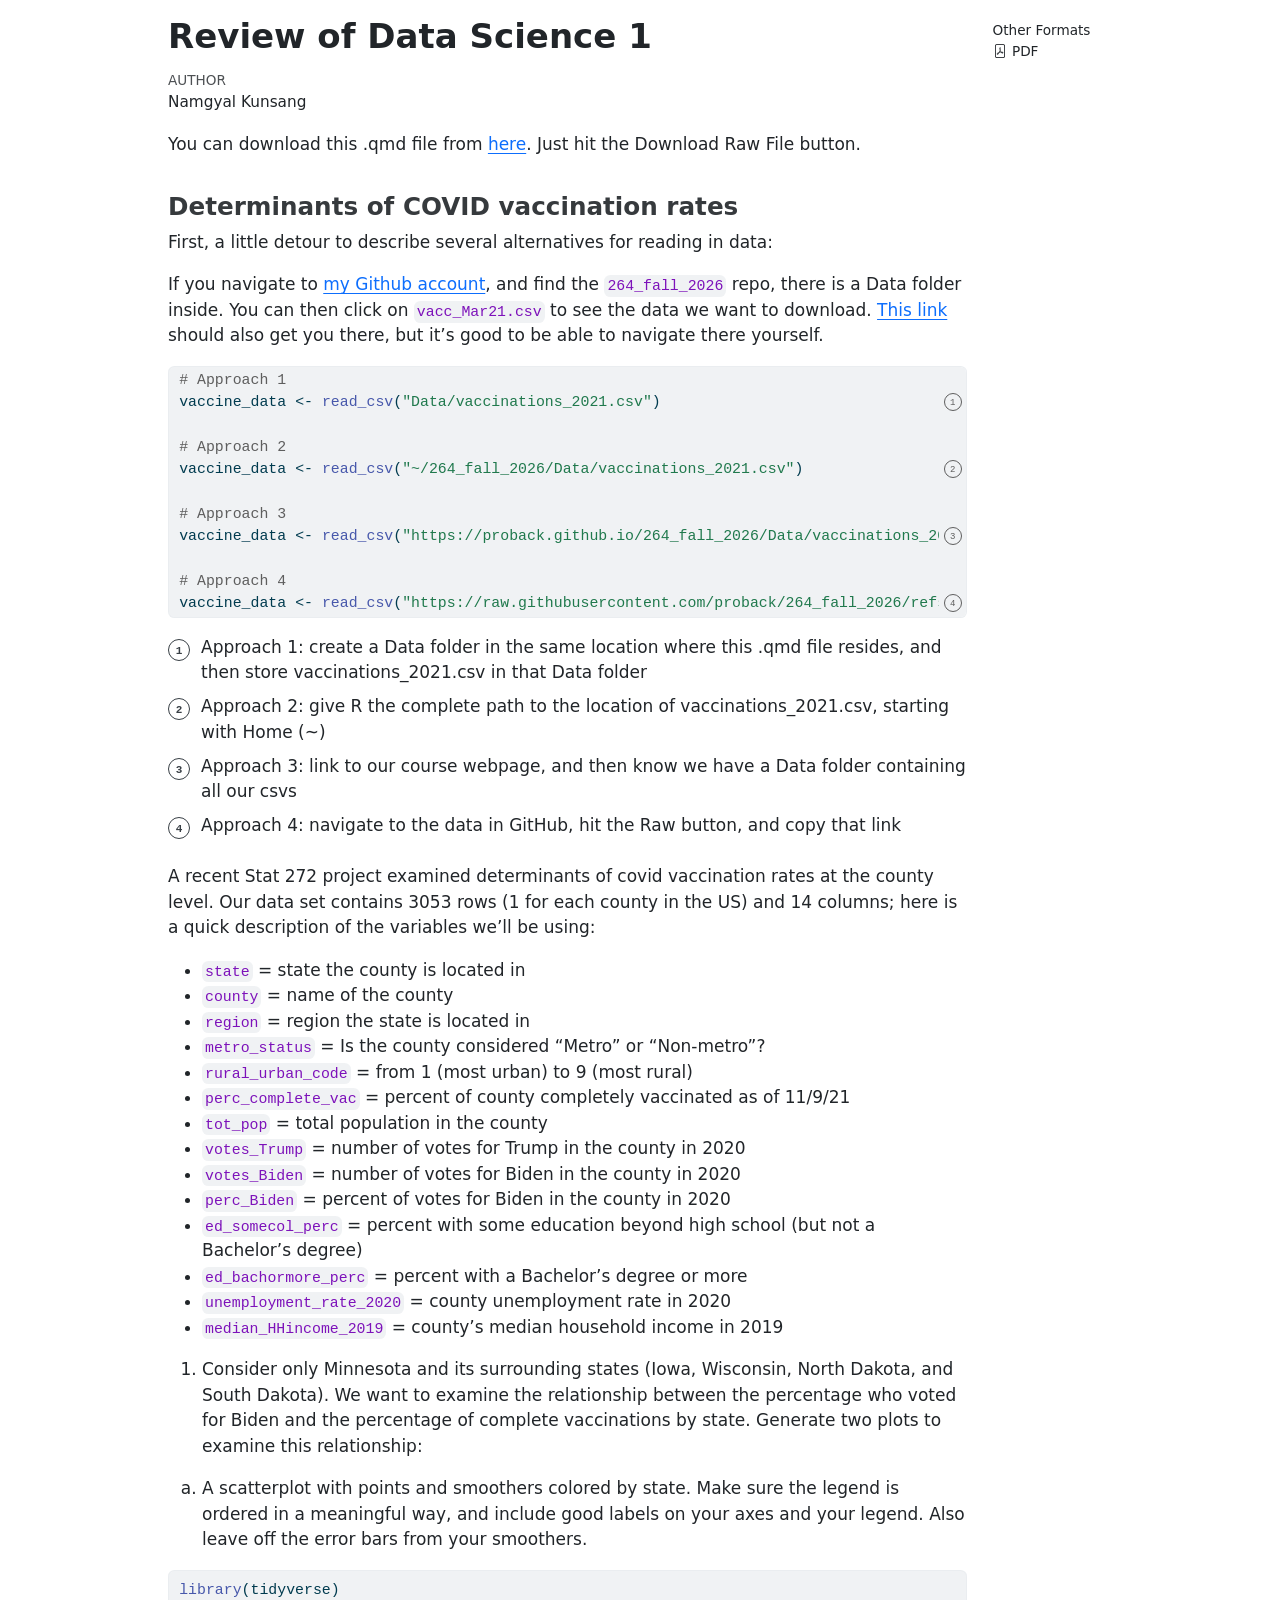
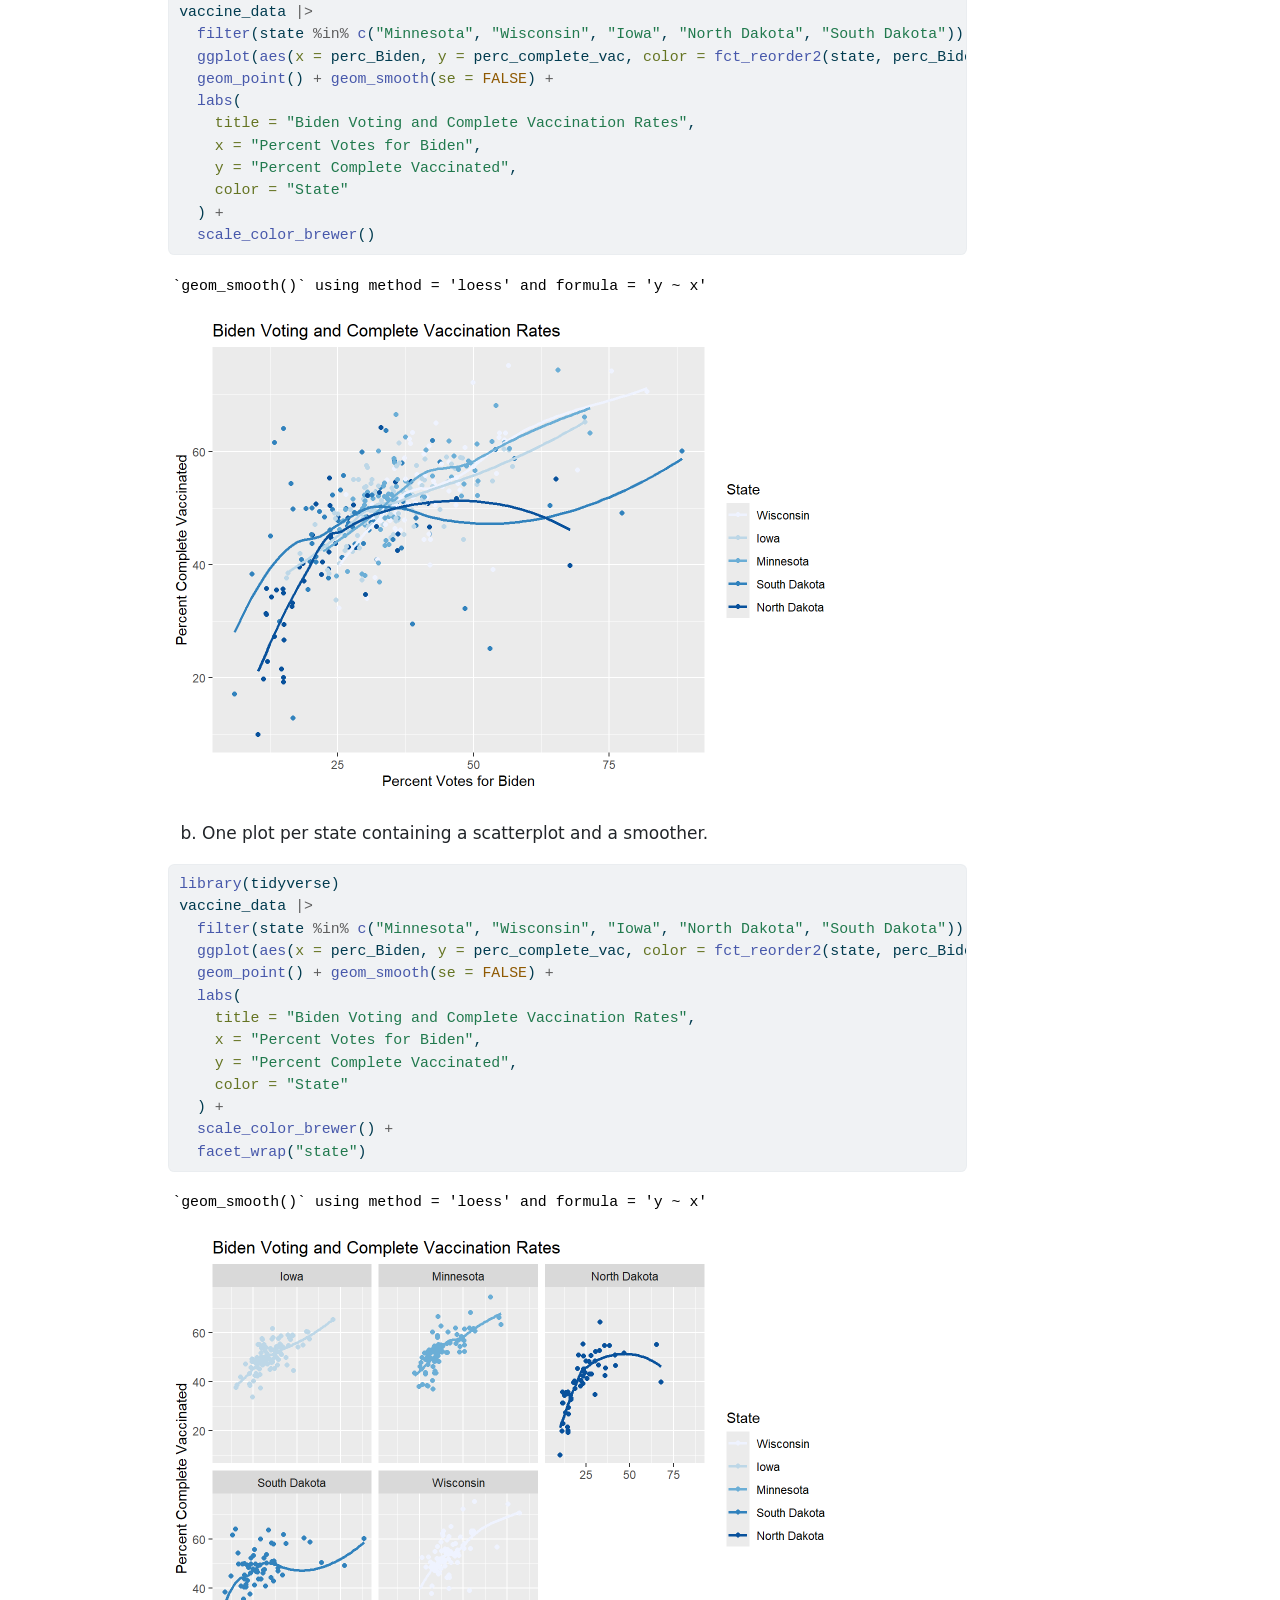
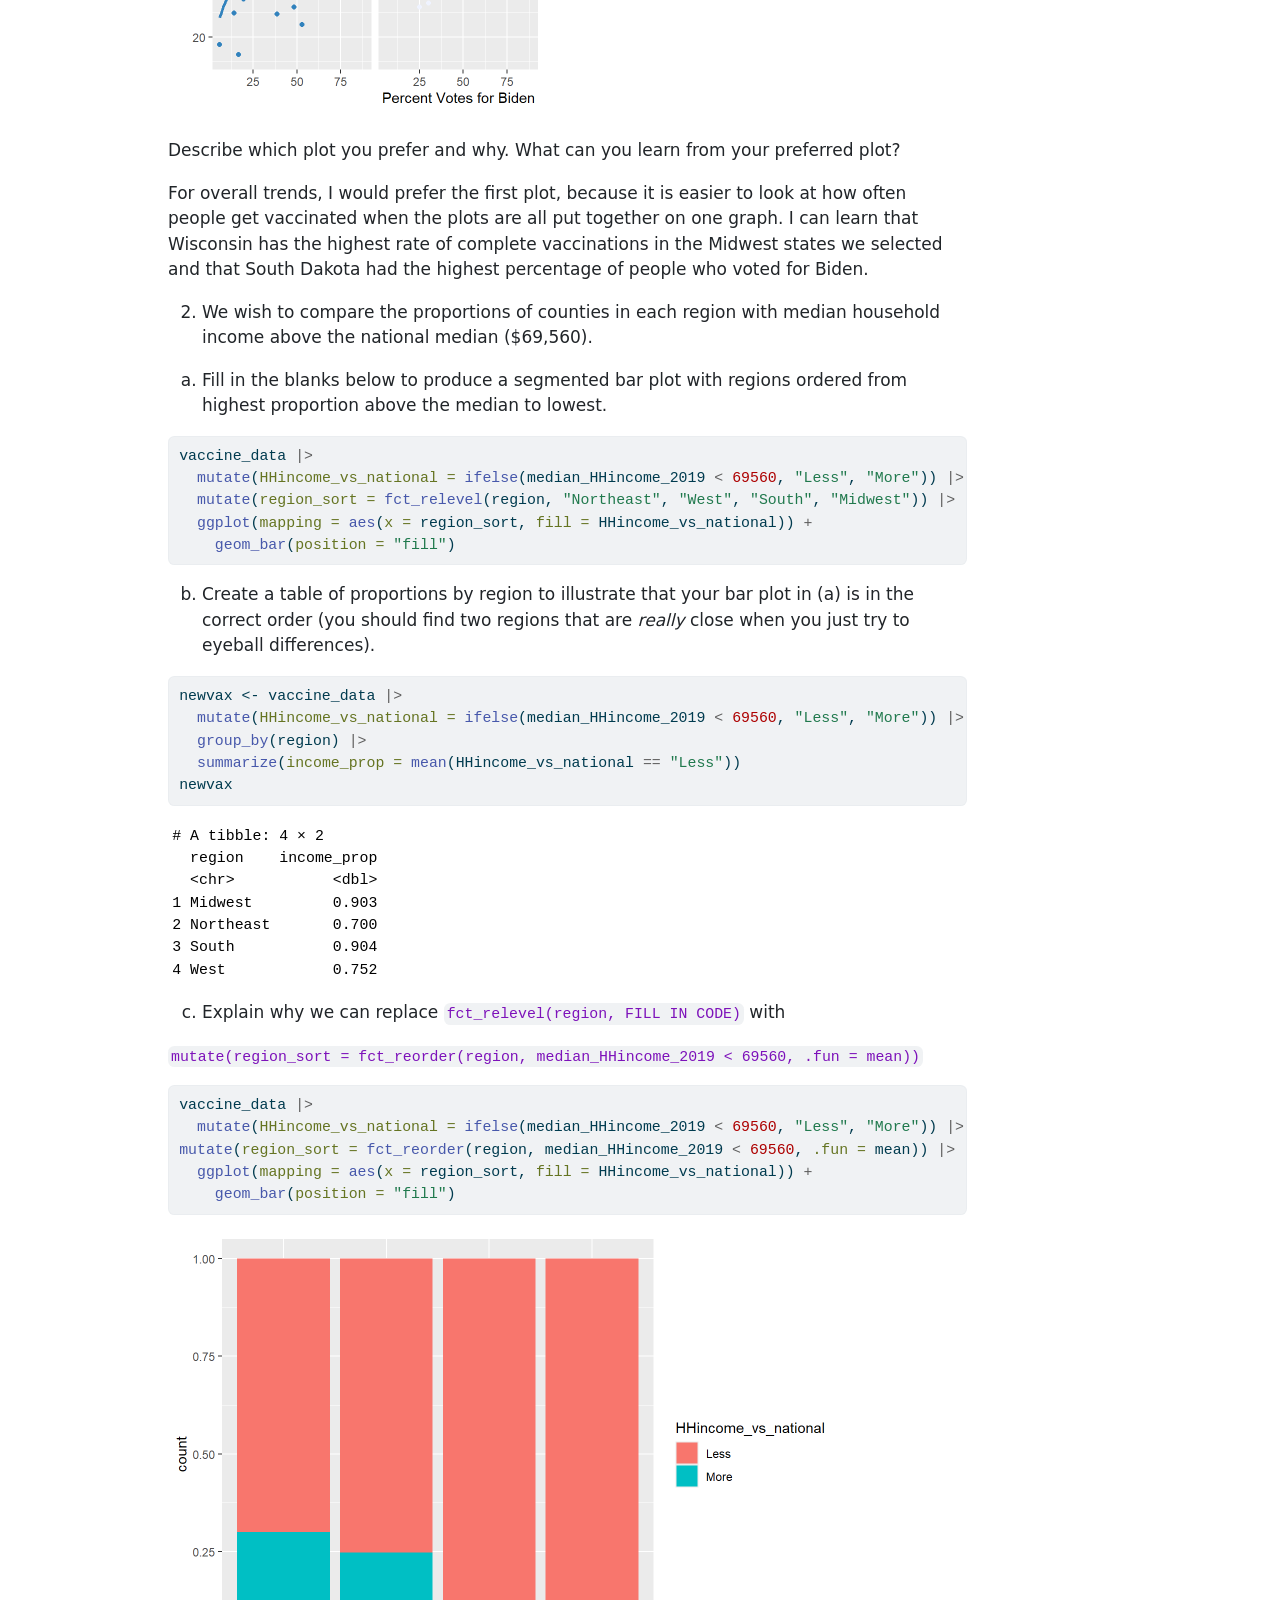
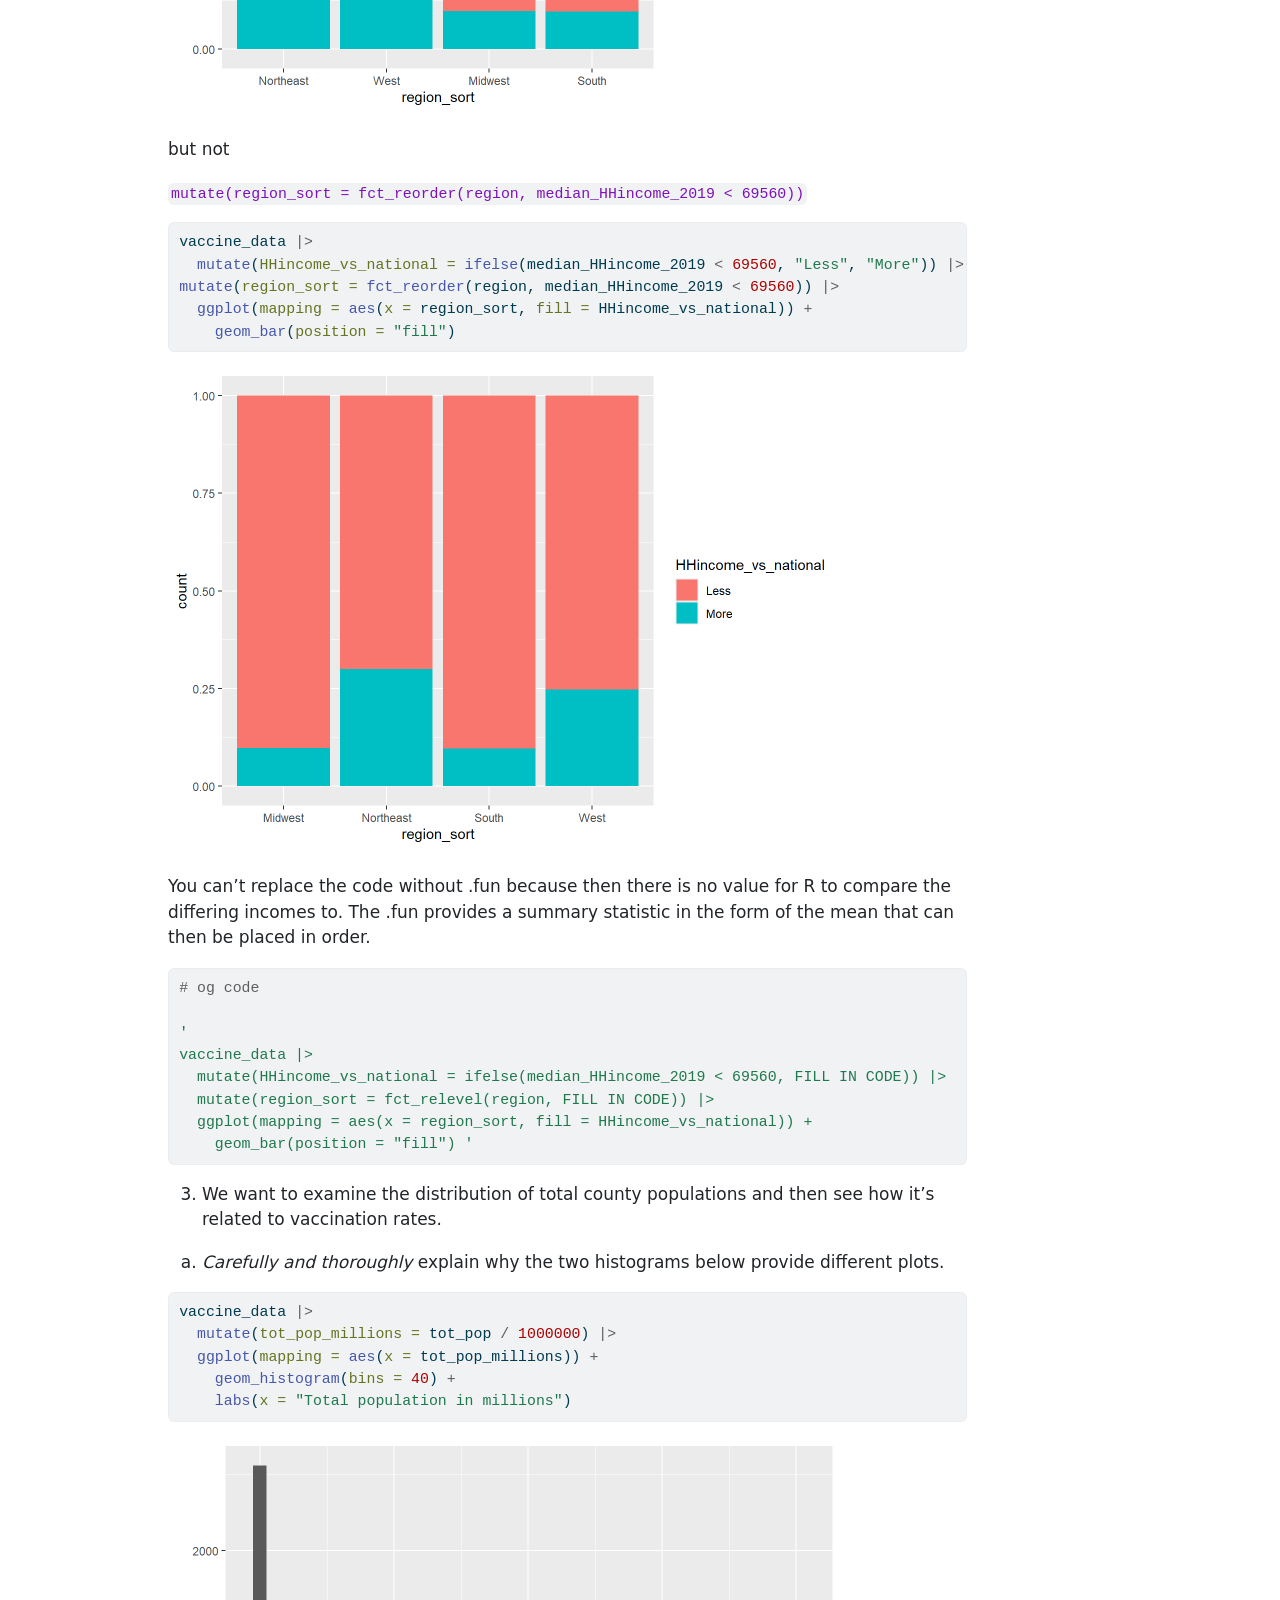
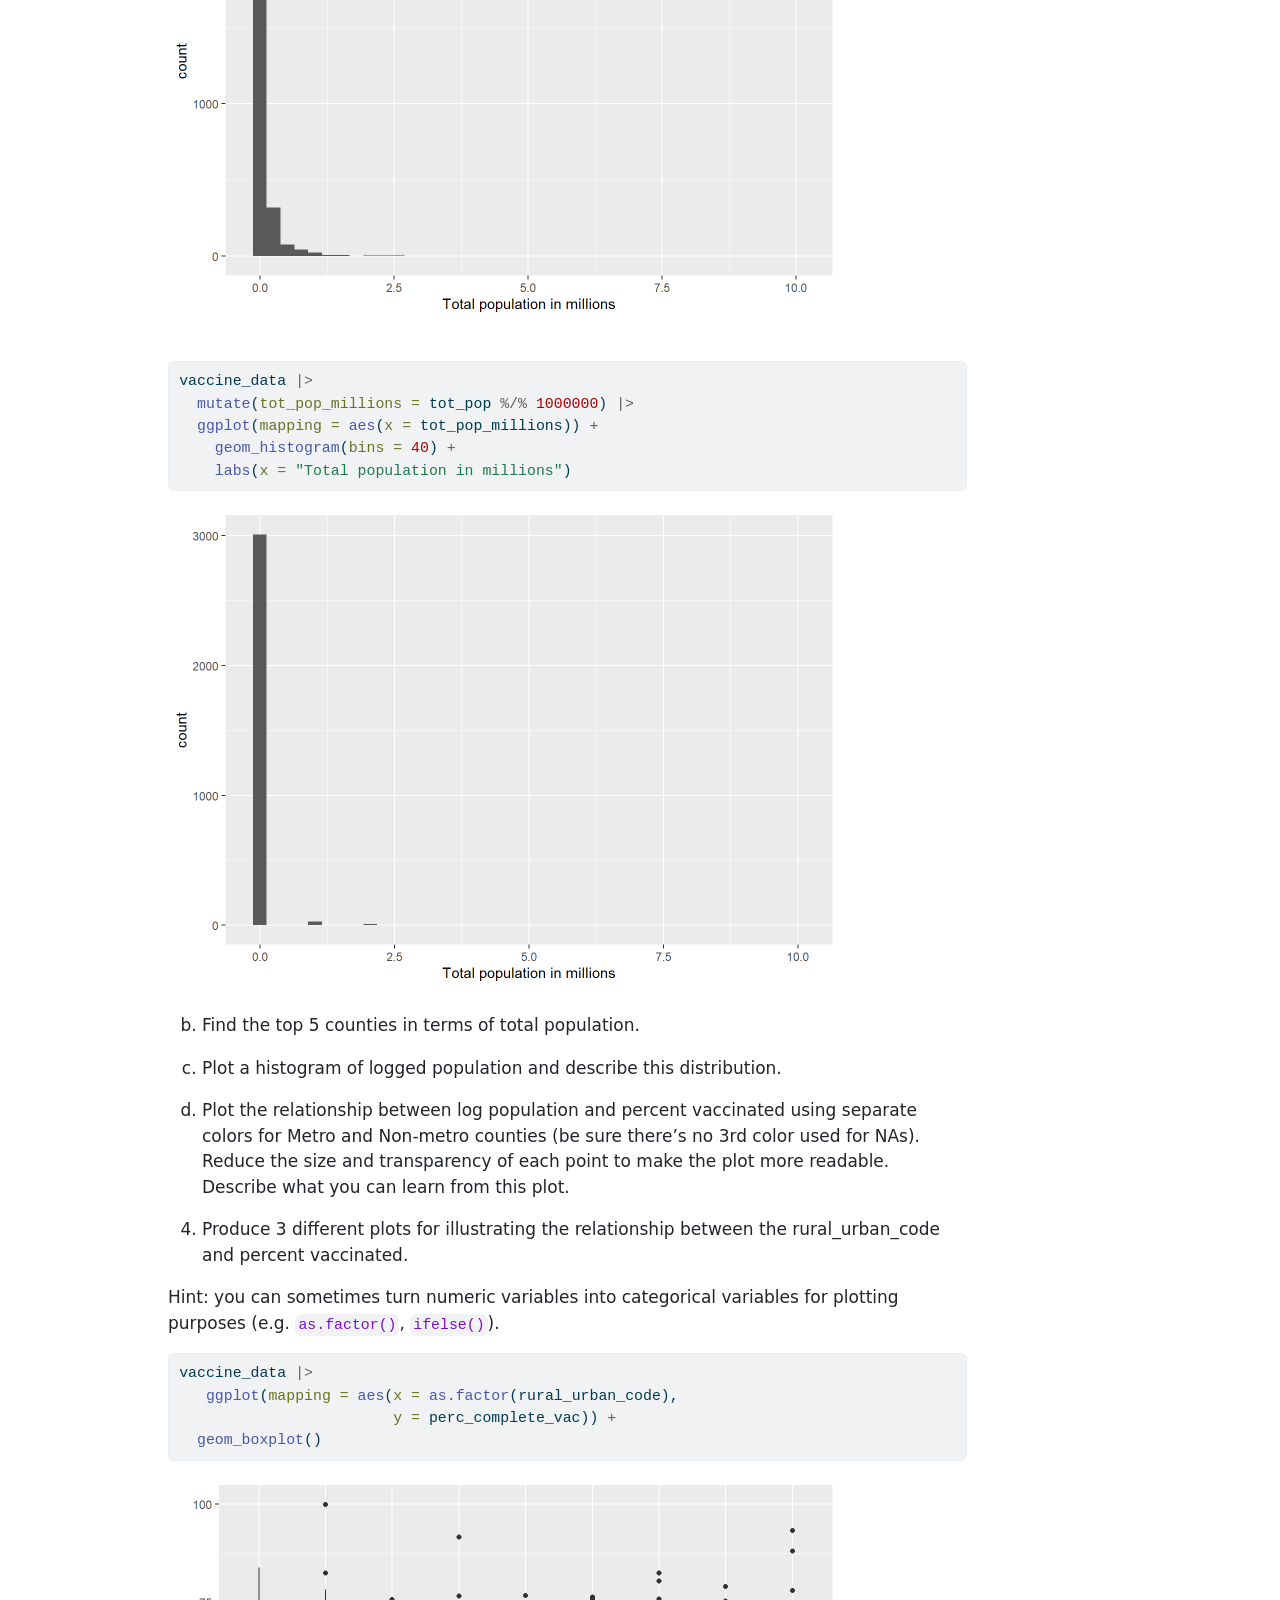
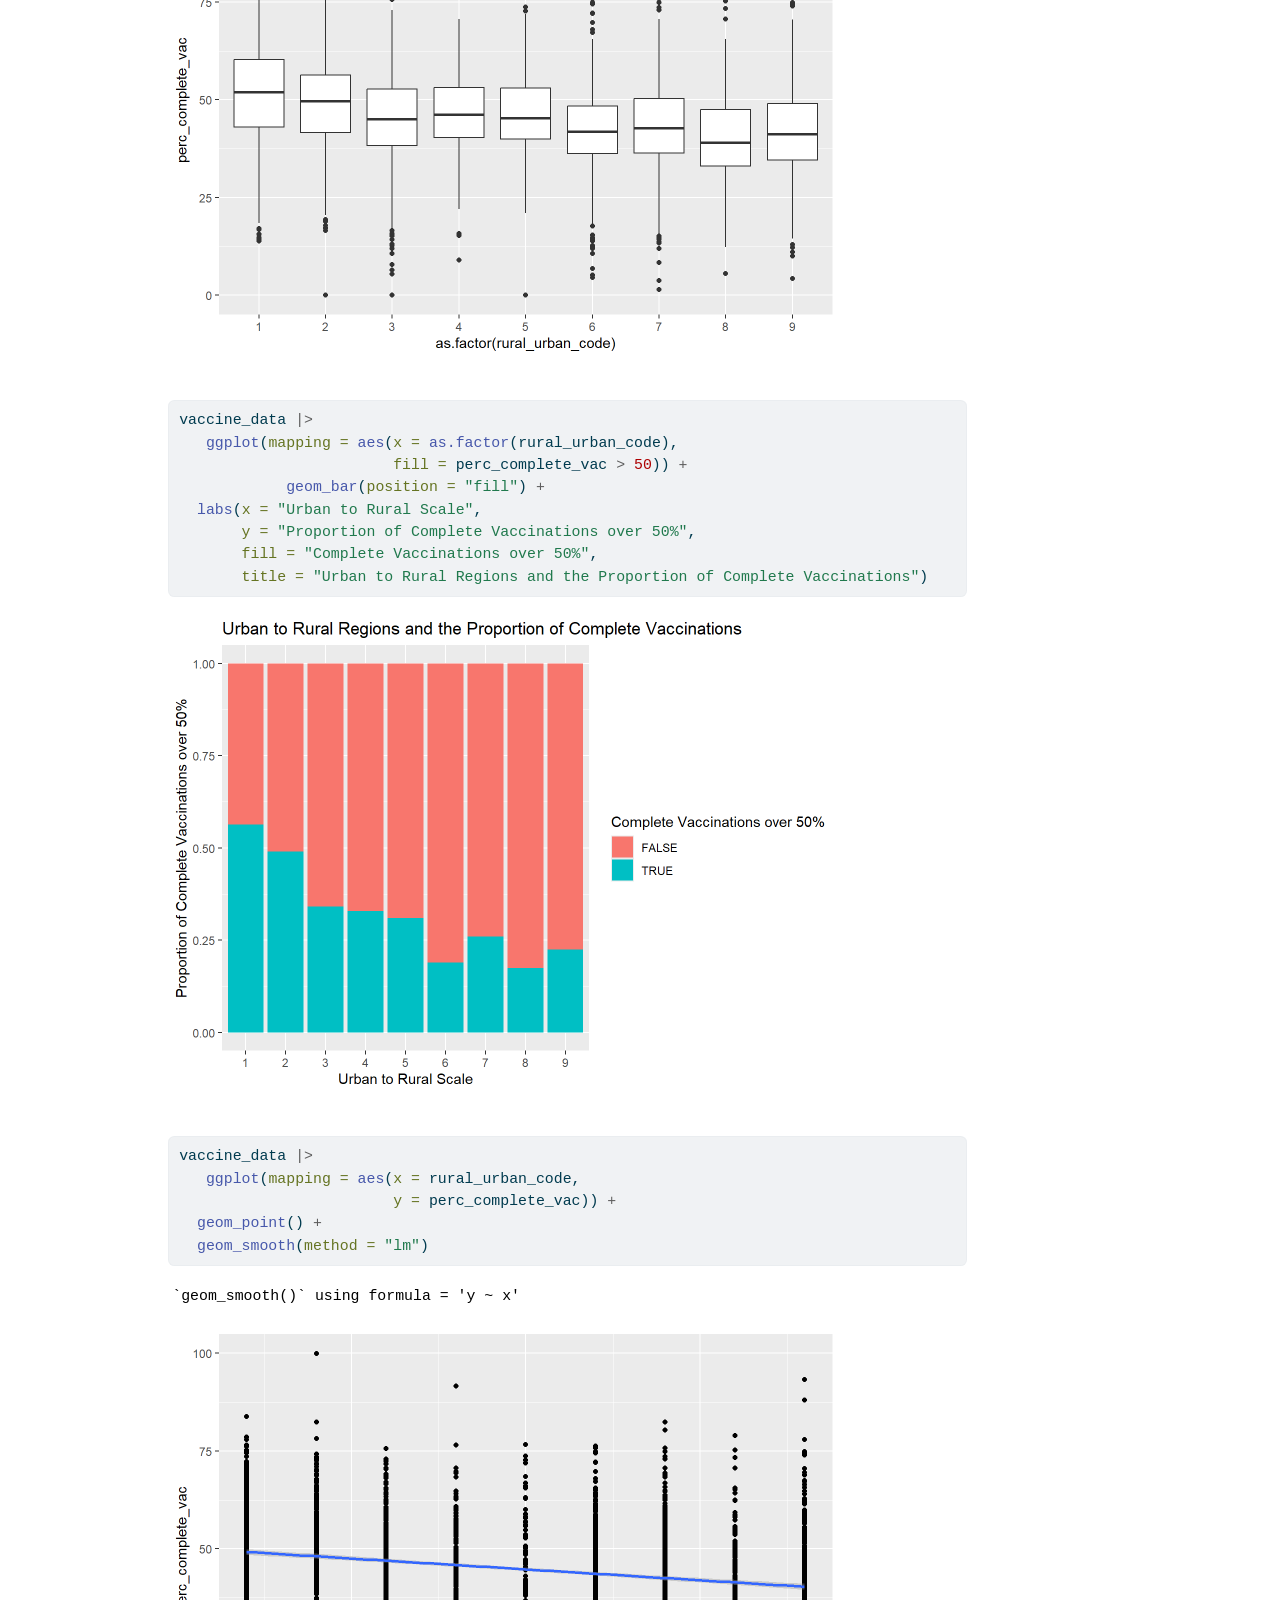
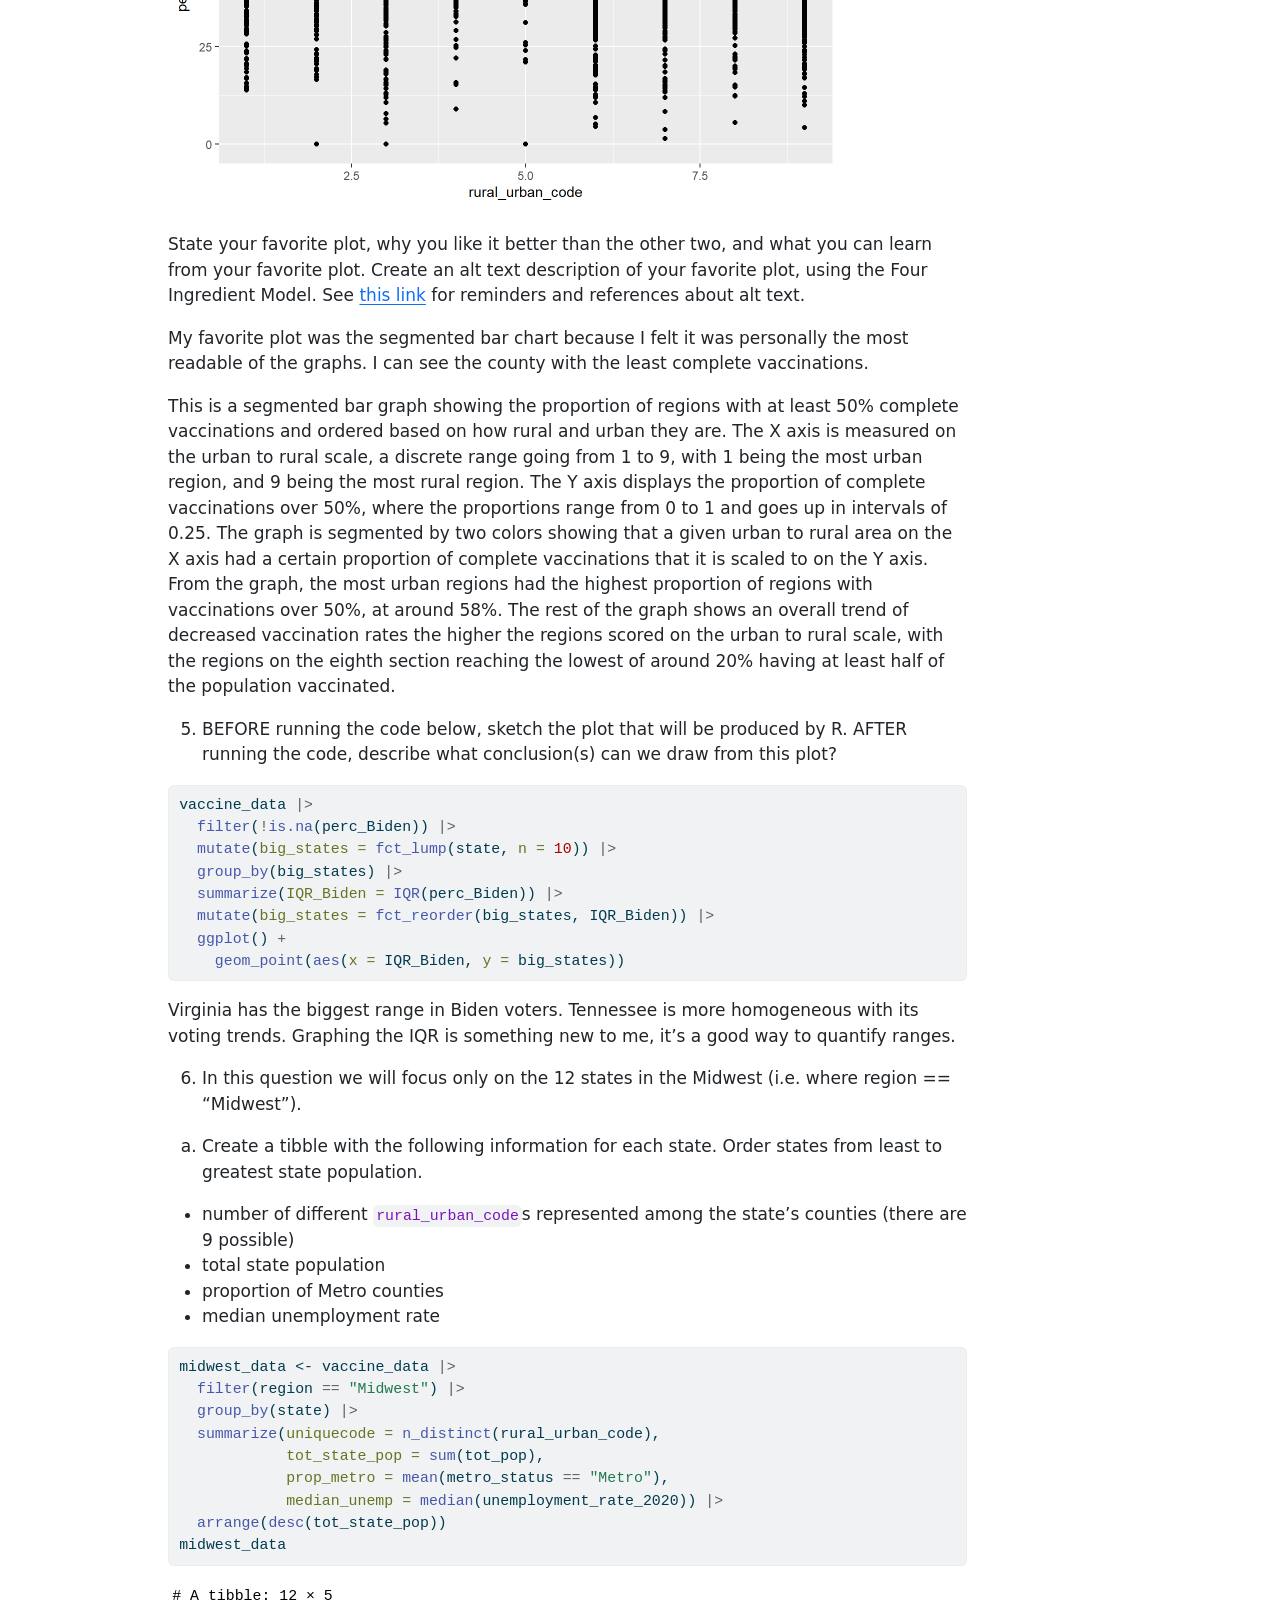
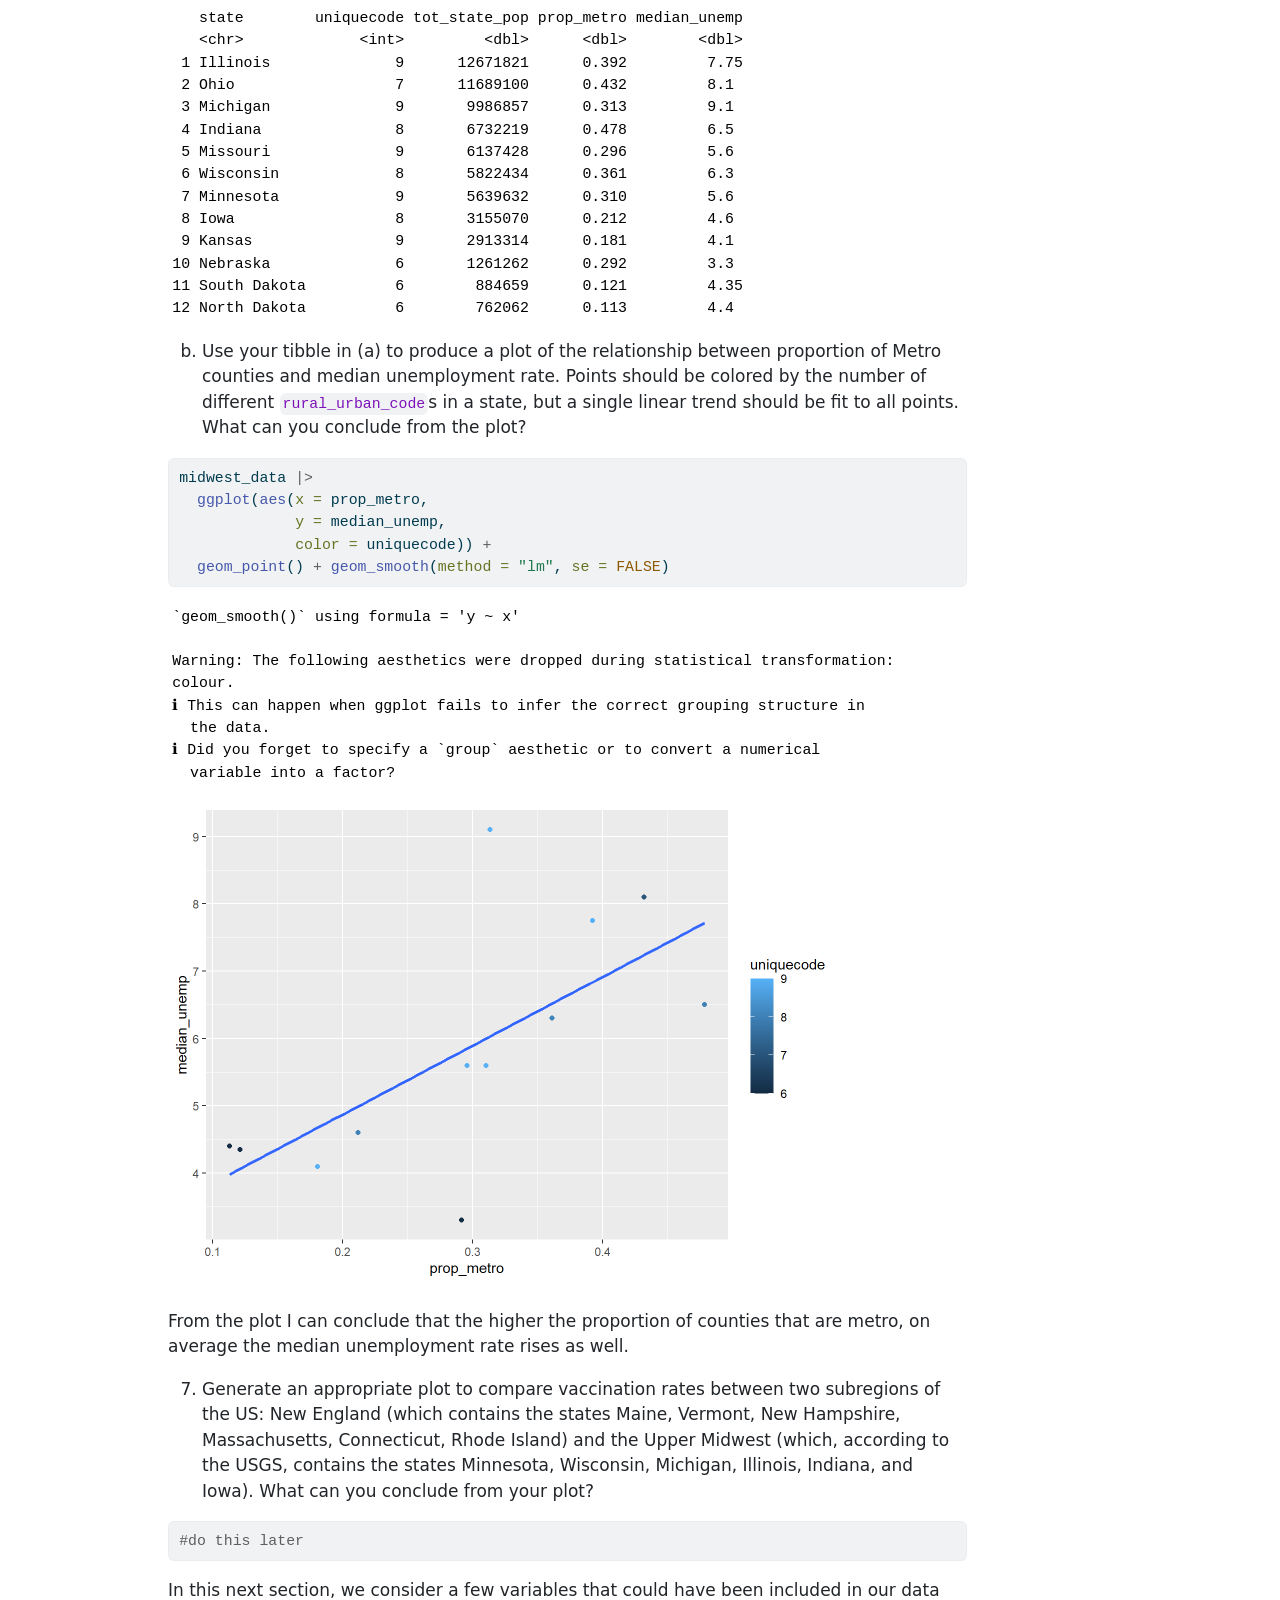
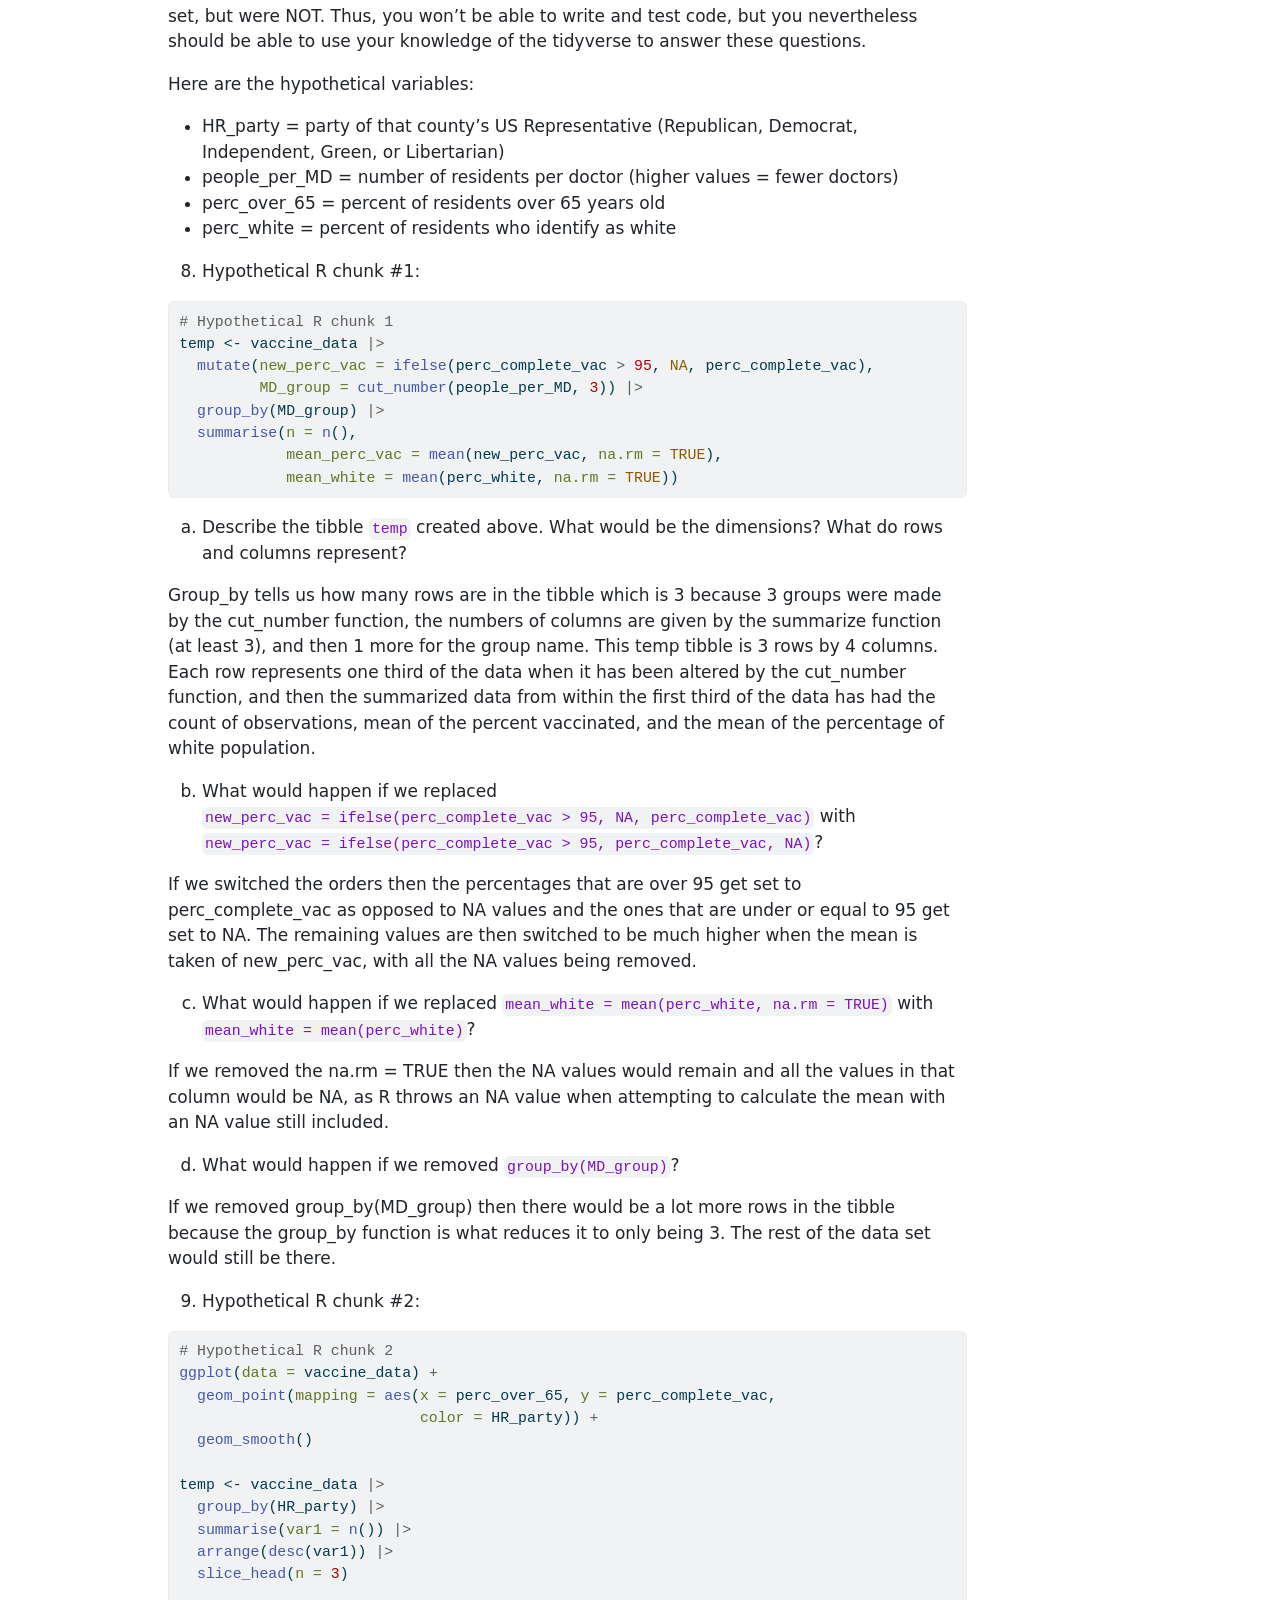
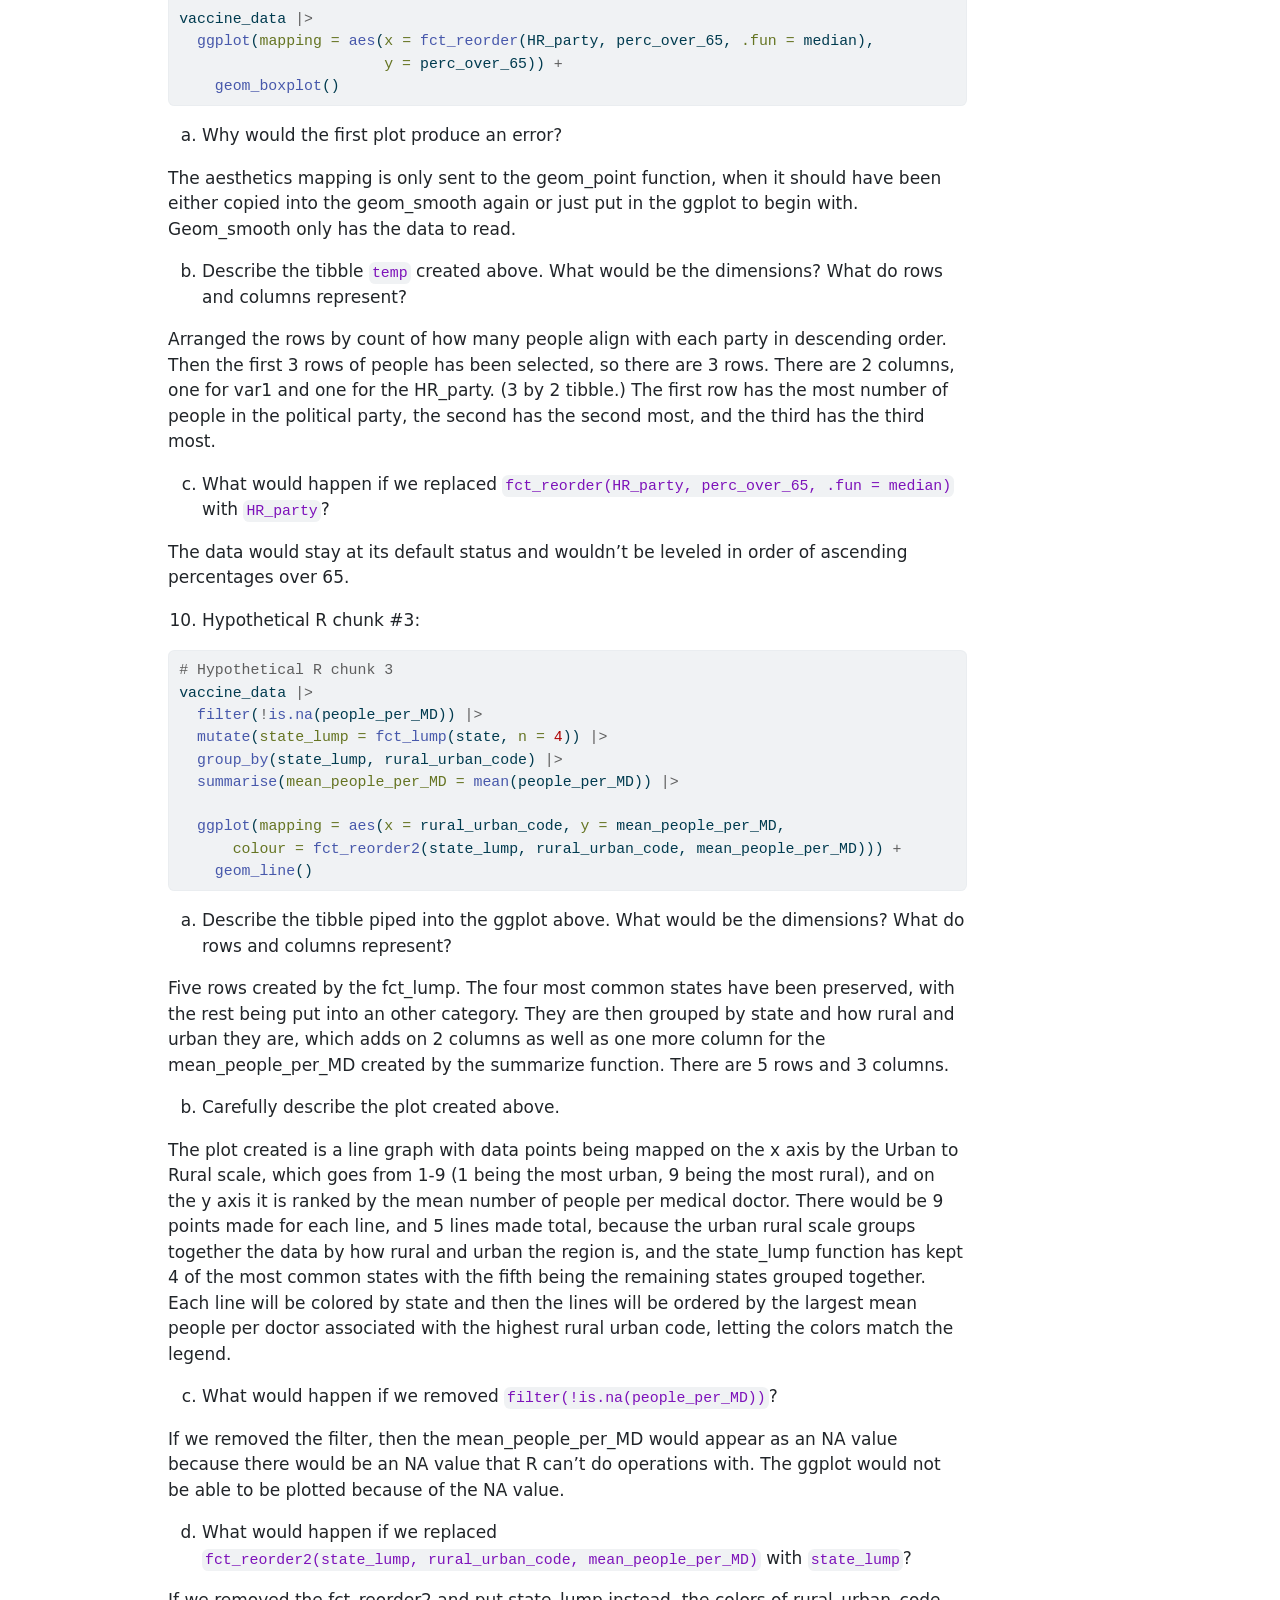
==== 01_review164_kunsang.html @ 2ae60318 "PDF attempt 1" ====
<!DOCTYPE html>
<html xmlns="http://www.w3.org/1999/xhtml" lang="en" xml:lang="en"><head>

<meta charset="utf-8">
<meta name="generator" content="quarto-1.9.38">

<meta name="viewport" content="width=device-width, initial-scale=1.0, user-scalable=yes">

<meta name="author" content="Namgyal Kunsang">

<title>Review of Data Science 1</title>
<style>
/* Default styles provided by pandoc.
** See https://pandoc.org/MANUAL.html#variables-for-html for config info.
*/
code{white-space: pre-wrap;}
span.smallcaps{font-variant: small-caps;}
div.columns{display: flex; gap: min(4vw, 1.5em);}
div.column{flex: auto; overflow-x: auto;}
div.hanging-indent{margin-left: 1.5em; text-indent: -1.5em;}
ul.task-list{list-style: none;}
ul.task-list li input[type="checkbox"] {
  width: 0.8em;
  margin: 0 0.8em 0.2em -1em; /* quarto-specific, see https://github.com/quarto-dev/quarto-cli/issues/4556 */ 
  vertical-align: middle;
}
/* CSS for syntax highlighting */
html { -webkit-text-size-adjust: 100%; }
pre > code.sourceCode { white-space: pre; position: relative; }
pre > code.sourceCode > span { display: inline-block; line-height: 1.25; }
pre > code.sourceCode > span:empty { height: 1.2em; }
.sourceCode { overflow: visible; }
code.sourceCode > span { color: inherit; text-decoration: inherit; }
div.sourceCode { margin: 1em 0; }
pre.sourceCode { margin: 0; }
@media screen {
div.sourceCode { overflow: auto; }
}
@media print {
pre > code.sourceCode { white-space: pre-wrap; }
pre > code.sourceCode > span { text-indent: -5em; padding-left: 5em; }
}
pre.numberSource code
  { counter-reset: source-line 0; }
pre.numberSource code > span
  { position: relative; left: -4em; counter-increment: source-line; }
pre.numberSource code > span > a:first-child::before
  { content: counter(source-line);
    position: relative; left: -1em; text-align: right; vertical-align: baseline;
    border: none; display: inline-block;
    -webkit-touch-callout: none; -webkit-user-select: none;
    -khtml-user-select: none; -moz-user-select: none;
    -ms-user-select: none; user-select: none;
    padding: 0 4px; width: 4em;
  }
pre.numberSource { margin-left: 3em;  padding-left: 4px; }
div.sourceCode
  {   }
@media screen {
pre > code.sourceCode > span > a:first-child::before { text-decoration: underline; }
}
</style>


<script src="01_review164_kunsang_files/libs/clipboard/clipboard.min.js"></script>
<script src="01_review164_kunsang_files/libs/quarto-html/quarto.js" type="module"></script>
<script src="01_review164_kunsang_files/libs/quarto-html/tabsets/tabsets.js" type="module"></script>
<script src="01_review164_kunsang_files/libs/quarto-html/popper.min.js"></script>
<script src="01_review164_kunsang_files/libs/quarto-html/tippy.umd.min.js"></script>
<script src="01_review164_kunsang_files/libs/quarto-html/anchor.min.js"></script>
<link href="01_review164_kunsang_files/libs/quarto-html/tippy.css" rel="stylesheet">
<link href="01_review164_kunsang_files/libs/quarto-html/quarto-syntax-highlighting-15634bcf2e68342d4ad2dfa704d543f6.css" rel="stylesheet" id="quarto-text-highlighting-styles">
<script src="01_review164_kunsang_files/libs/bootstrap/bootstrap.min.js"></script>
<link href="01_review164_kunsang_files/libs/bootstrap/bootstrap-icons.css" rel="stylesheet">
<link href="01_review164_kunsang_files/libs/bootstrap/bootstrap-efbb37e9afcc02144ebbc7afd12a776f.min.css" rel="stylesheet" append-hash="true" id="quarto-bootstrap" data-mode="light">


</head>

<body class="quarto-light">

<div id="quarto-content" class="page-columns page-rows-contents page-layout-article">
<div id="quarto-margin-sidebar" class="sidebar margin-sidebar">
<div class="quarto-alternate-formats"><h2>Other Formats</h2><ul><li><a href="01_review164_kunsang.pdf"><i class="bi bi-file-pdf"></i>PDF</a></li></ul></div></div>
<main class="content" id="quarto-document-content">

<header id="title-block-header" class="quarto-title-block default">
<div class="quarto-title">
<h1 class="title">Review of Data Science 1</h1>
</div>



<div class="quarto-title-meta">

    <div>
    <div class="quarto-title-meta-heading">Author</div>
    <div class="quarto-title-meta-contents">
             <p>Namgyal Kunsang </p>
          </div>
  </div>
    
  
    
  </div>
  


</header>


<p>You can download this .qmd file from <a href="https://github.com/proback/264_fall_2026/blob/main/01_review164.qmd">here</a>. Just hit the Download Raw File button.</p>
<section id="determinants-of-covid-vaccination-rates" class="level3">
<h3 class="anchored" data-anchor-id="determinants-of-covid-vaccination-rates">Determinants of COVID vaccination rates</h3>
<p>First, a little detour to describe several alternatives for reading in data:</p>
<p>If you navigate to <a href="https://github.com/proback">my Github account</a>, and find the <code>264_fall_2026</code> repo, there is a Data folder inside. You can then click on <code>vacc_Mar21.csv</code> to see the data we want to download. <a href="https://github.com/proback/264_fall_2026/blob/main/Data/vaccinations_2021.csv">This link</a> should also get you there, but it’s good to be able to navigate there yourself.</p>
<div class="cell">
<div class="code-copy-outer-scaffold"><div class="sourceCode cell-code" id="annotated-cell-1"><pre class="sourceCode r code-annotation-code code-with-copy code-annotated"><code class="sourceCode r"><span id="annotated-cell-1-1"><a href="#annotated-cell-1-1" aria-hidden="true" tabindex="-1"></a><span class="co"># Approach 1</span></span>
<a class="code-annotation-anchor" data-target-cell="annotated-cell-1" data-target-annotation="1" onclick="event.preventDefault();" href="">1</a><span id="annotated-cell-1-2" class="code-annotation-target"><a href="#annotated-cell-1-2" aria-hidden="true" tabindex="-1"></a>vaccine_data <span class="ot">&lt;-</span> <span class="fu">read_csv</span>(<span class="st">"Data/vaccinations_2021.csv"</span>)</span>
<span id="annotated-cell-1-3"><a href="#annotated-cell-1-3" aria-hidden="true" tabindex="-1"></a></span>
<span id="annotated-cell-1-4"><a href="#annotated-cell-1-4" aria-hidden="true" tabindex="-1"></a><span class="co"># Approach 2</span></span>
<a class="code-annotation-anchor" data-target-cell="annotated-cell-1" data-target-annotation="2" onclick="event.preventDefault();" href="">2</a><span id="annotated-cell-1-5" class="code-annotation-target"><a href="#annotated-cell-1-5" aria-hidden="true" tabindex="-1"></a>vaccine_data <span class="ot">&lt;-</span> <span class="fu">read_csv</span>(<span class="st">"~/264_fall_2026/Data/vaccinations_2021.csv"</span>)</span>
<span id="annotated-cell-1-6"><a href="#annotated-cell-1-6" aria-hidden="true" tabindex="-1"></a></span>
<span id="annotated-cell-1-7"><a href="#annotated-cell-1-7" aria-hidden="true" tabindex="-1"></a><span class="co"># Approach 3</span></span>
<a class="code-annotation-anchor" data-target-cell="annotated-cell-1" data-target-annotation="3" onclick="event.preventDefault();" href="">3</a><span id="annotated-cell-1-8" class="code-annotation-target"><a href="#annotated-cell-1-8" aria-hidden="true" tabindex="-1"></a>vaccine_data <span class="ot">&lt;-</span> <span class="fu">read_csv</span>(<span class="st">"https://proback.github.io/264_fall_2026/Data/vaccinations_2021.csv"</span>)</span>
<span id="annotated-cell-1-9"><a href="#annotated-cell-1-9" aria-hidden="true" tabindex="-1"></a></span>
<span id="annotated-cell-1-10"><a href="#annotated-cell-1-10" aria-hidden="true" tabindex="-1"></a><span class="co"># Approach 4</span></span>
<a class="code-annotation-anchor" data-target-cell="annotated-cell-1" data-target-annotation="4" onclick="event.preventDefault();" href="">4</a><span id="annotated-cell-1-11" class="code-annotation-target"><a href="#annotated-cell-1-11" aria-hidden="true" tabindex="-1"></a>vaccine_data <span class="ot">&lt;-</span> <span class="fu">read_csv</span>(<span class="st">"https://raw.githubusercontent.com/proback/264_fall_2026/refs/heads/main/Data/vaccinations_2021.csv"</span>)</span><div class="code-annotation-gutter-bg"></div><div class="code-annotation-gutter"></div></code></pre></div><button title="Copy to Clipboard" class="code-copy-button"><i class="bi"></i></button></div>
<div class="cell-annotation">
<dl class="code-annotation-container-grid">
<dt data-target-cell="annotated-cell-1" data-target-annotation="1">1</dt>
<dd>
<span data-code-cell="annotated-cell-1" data-code-lines="2" data-code-annotation="1">Approach 1: create a Data folder in the same location where this .qmd file resides, and then store vaccinations_2021.csv in that Data folder</span>
</dd>
<dt data-target-cell="annotated-cell-1" data-target-annotation="2">2</dt>
<dd>
<span data-code-cell="annotated-cell-1" data-code-lines="5" data-code-annotation="2">Approach 2: give R the complete path to the location of vaccinations_2021.csv, starting with Home (~)</span>
</dd>
<dt data-target-cell="annotated-cell-1" data-target-annotation="3">3</dt>
<dd>
<span data-code-cell="annotated-cell-1" data-code-lines="8" data-code-annotation="3">Approach 3: link to our course webpage, and then know we have a Data folder containing all our csvs</span>
</dd>
<dt data-target-cell="annotated-cell-1" data-target-annotation="4">4</dt>
<dd>
<span data-code-cell="annotated-cell-1" data-code-lines="11" data-code-annotation="4">Approach 4: navigate to the data in GitHub, hit the Raw button, and copy that link</span>
</dd>
</dl>
</div>
</div>
<p>A recent Stat 272 project examined determinants of covid vaccination rates at the county level. Our data set contains 3053 rows (1 for each county in the US) and 14 columns; here is a quick description of the variables we’ll be using:</p>
<ul>
<li><code>state</code> = state the county is located in</li>
<li><code>county</code> = name of the county</li>
<li><code>region</code> = region the state is located in</li>
<li><code>metro_status</code> = Is the county considered “Metro” or “Non-metro”?</li>
<li><code>rural_urban_code</code> = from 1 (most urban) to 9 (most rural)</li>
<li><code>perc_complete_vac</code> = percent of county completely vaccinated as of 11/9/21</li>
<li><code>tot_pop</code> = total population in the county</li>
<li><code>votes_Trump</code> = number of votes for Trump in the county in 2020</li>
<li><code>votes_Biden</code> = number of votes for Biden in the county in 2020</li>
<li><code>perc_Biden</code> = percent of votes for Biden in the county in 2020</li>
<li><code>ed_somecol_perc</code> = percent with some education beyond high school (but not a Bachelor’s degree)</li>
<li><code>ed_bachormore_perc</code> = percent with a Bachelor’s degree or more</li>
<li><code>unemployment_rate_2020</code> = county unemployment rate in 2020</li>
<li><code>median_HHincome_2019</code> = county’s median household income in 2019</li>
</ul>
<ol type="1">
<li>Consider only Minnesota and its surrounding states (Iowa, Wisconsin, North Dakota, and South Dakota). We want to examine the relationship between the percentage who voted for Biden and the percentage of complete vaccinations by state. Generate two plots to examine this relationship:</li>
</ol>
<ol type="a">
<li>A scatterplot with points and smoothers colored by state. Make sure the legend is ordered in a meaningful way, and include good labels on your axes and your legend. Also leave off the error bars from your smoothers.</li>
</ol>
<div class="cell">
<div class="code-copy-outer-scaffold"><div class="sourceCode cell-code" id="cb1"><pre class="sourceCode r code-with-copy"><code class="sourceCode r"><span id="cb1-1"><a href="#cb1-1" aria-hidden="true" tabindex="-1"></a><span class="fu">library</span>(tidyverse)</span>
<span id="cb1-2"><a href="#cb1-2" aria-hidden="true" tabindex="-1"></a>vaccine_data <span class="sc">|&gt;</span></span>
<span id="cb1-3"><a href="#cb1-3" aria-hidden="true" tabindex="-1"></a>  <span class="fu">filter</span>(state <span class="sc">%in%</span> <span class="fu">c</span>(<span class="st">"Minnesota"</span>, <span class="st">"Wisconsin"</span>, <span class="st">"Iowa"</span>, <span class="st">"North Dakota"</span>, <span class="st">"South Dakota"</span>)) <span class="sc">|&gt;</span></span>
<span id="cb1-4"><a href="#cb1-4" aria-hidden="true" tabindex="-1"></a>  <span class="fu">ggplot</span>(<span class="fu">aes</span>(<span class="at">x =</span> perc_Biden, <span class="at">y =</span> perc_complete_vac, <span class="at">color =</span> <span class="fu">fct_reorder2</span>(state, perc_Biden, perc_complete_vac))) <span class="sc">+</span></span>
<span id="cb1-5"><a href="#cb1-5" aria-hidden="true" tabindex="-1"></a>  <span class="fu">geom_point</span>() <span class="sc">+</span> <span class="fu">geom_smooth</span>(<span class="at">se =</span> <span class="cn">FALSE</span>) <span class="sc">+</span></span>
<span id="cb1-6"><a href="#cb1-6" aria-hidden="true" tabindex="-1"></a>  <span class="fu">labs</span>(</span>
<span id="cb1-7"><a href="#cb1-7" aria-hidden="true" tabindex="-1"></a>    <span class="at">title =</span> <span class="st">"Biden Voting and Complete Vaccination Rates"</span>,</span>
<span id="cb1-8"><a href="#cb1-8" aria-hidden="true" tabindex="-1"></a>    <span class="at">x =</span> <span class="st">"Percent Votes for Biden"</span>,</span>
<span id="cb1-9"><a href="#cb1-9" aria-hidden="true" tabindex="-1"></a>    <span class="at">y =</span> <span class="st">"Percent Complete Vaccinated"</span>,</span>
<span id="cb1-10"><a href="#cb1-10" aria-hidden="true" tabindex="-1"></a>    <span class="at">color =</span> <span class="st">"State"</span></span>
<span id="cb1-11"><a href="#cb1-11" aria-hidden="true" tabindex="-1"></a>  ) <span class="sc">+</span></span>
<span id="cb1-12"><a href="#cb1-12" aria-hidden="true" tabindex="-1"></a>  <span class="fu">scale_color_brewer</span>()</span></code></pre></div><button title="Copy to Clipboard" class="code-copy-button"><i class="bi"></i></button></div>
<div class="cell-output cell-output-stderr">
<pre><code>`geom_smooth()` using method = 'loess' and formula = 'y ~ x'</code></pre>
</div>
<div class="cell-output-display">
<div>
<figure class="figure">
<p><img src="01_review164_kunsang_files/figure-html/unnamed-chunk-3-1.png" class="img-fluid figure-img" width="672"></p>
</figure>
</div>
</div>
</div>
<ol start="2" type="a">
<li>One plot per state containing a scatterplot and a smoother.</li>
</ol>
<div class="cell">
<div class="code-copy-outer-scaffold"><div class="sourceCode cell-code" id="cb3"><pre class="sourceCode r code-with-copy"><code class="sourceCode r"><span id="cb3-1"><a href="#cb3-1" aria-hidden="true" tabindex="-1"></a><span class="fu">library</span>(tidyverse)</span>
<span id="cb3-2"><a href="#cb3-2" aria-hidden="true" tabindex="-1"></a>vaccine_data <span class="sc">|&gt;</span></span>
<span id="cb3-3"><a href="#cb3-3" aria-hidden="true" tabindex="-1"></a>  <span class="fu">filter</span>(state <span class="sc">%in%</span> <span class="fu">c</span>(<span class="st">"Minnesota"</span>, <span class="st">"Wisconsin"</span>, <span class="st">"Iowa"</span>, <span class="st">"North Dakota"</span>, <span class="st">"South Dakota"</span>)) <span class="sc">|&gt;</span></span>
<span id="cb3-4"><a href="#cb3-4" aria-hidden="true" tabindex="-1"></a>  <span class="fu">ggplot</span>(<span class="fu">aes</span>(<span class="at">x =</span> perc_Biden, <span class="at">y =</span> perc_complete_vac, <span class="at">color =</span> <span class="fu">fct_reorder2</span>(state, perc_Biden, perc_complete_vac))) <span class="sc">+</span></span>
<span id="cb3-5"><a href="#cb3-5" aria-hidden="true" tabindex="-1"></a>  <span class="fu">geom_point</span>() <span class="sc">+</span> <span class="fu">geom_smooth</span>(<span class="at">se =</span> <span class="cn">FALSE</span>) <span class="sc">+</span></span>
<span id="cb3-6"><a href="#cb3-6" aria-hidden="true" tabindex="-1"></a>  <span class="fu">labs</span>(</span>
<span id="cb3-7"><a href="#cb3-7" aria-hidden="true" tabindex="-1"></a>    <span class="at">title =</span> <span class="st">"Biden Voting and Complete Vaccination Rates"</span>,</span>
<span id="cb3-8"><a href="#cb3-8" aria-hidden="true" tabindex="-1"></a>    <span class="at">x =</span> <span class="st">"Percent Votes for Biden"</span>,</span>
<span id="cb3-9"><a href="#cb3-9" aria-hidden="true" tabindex="-1"></a>    <span class="at">y =</span> <span class="st">"Percent Complete Vaccinated"</span>,</span>
<span id="cb3-10"><a href="#cb3-10" aria-hidden="true" tabindex="-1"></a>    <span class="at">color =</span> <span class="st">"State"</span></span>
<span id="cb3-11"><a href="#cb3-11" aria-hidden="true" tabindex="-1"></a>  ) <span class="sc">+</span></span>
<span id="cb3-12"><a href="#cb3-12" aria-hidden="true" tabindex="-1"></a>  <span class="fu">scale_color_brewer</span>() <span class="sc">+</span></span>
<span id="cb3-13"><a href="#cb3-13" aria-hidden="true" tabindex="-1"></a>  <span class="fu">facet_wrap</span>(<span class="st">"state"</span>)</span></code></pre></div><button title="Copy to Clipboard" class="code-copy-button"><i class="bi"></i></button></div>
<div class="cell-output cell-output-stderr">
<pre><code>`geom_smooth()` using method = 'loess' and formula = 'y ~ x'</code></pre>
</div>
<div class="cell-output-display">
<div>
<figure class="figure">
<p><img src="01_review164_kunsang_files/figure-html/unnamed-chunk-4-1.png" class="img-fluid figure-img" width="672"></p>
</figure>
</div>
</div>
</div>
<p>Describe which plot you prefer and why. What can you learn from your preferred plot?</p>
<p>For overall trends, I would prefer the first plot, because it is easier to look at how often people get vaccinated when the plots are all put together on one graph. I can learn that Wisconsin has the highest rate of complete vaccinations in the Midwest states we selected and that South Dakota had the highest percentage of people who voted for Biden.</p>
<ol start="2" type="1">
<li>We wish to compare the proportions of counties in each region with median household income above the national median ($69,560).</li>
</ol>
<ol type="a">
<li>Fill in the blanks below to produce a segmented bar plot with regions ordered from highest proportion above the median to lowest.</li>
</ol>
<div class="cell">
<div class="code-copy-outer-scaffold"><div class="sourceCode cell-code" id="cb5"><pre class="sourceCode r code-with-copy"><code class="sourceCode r"><span id="cb5-1"><a href="#cb5-1" aria-hidden="true" tabindex="-1"></a>vaccine_data <span class="sc">|&gt;</span></span>
<span id="cb5-2"><a href="#cb5-2" aria-hidden="true" tabindex="-1"></a>  <span class="fu">mutate</span>(<span class="at">HHincome_vs_national =</span> <span class="fu">ifelse</span>(median_HHincome_2019 <span class="sc">&lt;</span> <span class="dv">69560</span>, <span class="st">"Less"</span>, <span class="st">"More"</span>)) <span class="sc">|&gt;</span></span>
<span id="cb5-3"><a href="#cb5-3" aria-hidden="true" tabindex="-1"></a>  <span class="fu">mutate</span>(<span class="at">region_sort =</span> <span class="fu">fct_relevel</span>(region, <span class="st">"Northeast"</span>, <span class="st">"West"</span>, <span class="st">"South"</span>, <span class="st">"Midwest"</span>)) <span class="sc">|&gt;</span></span>
<span id="cb5-4"><a href="#cb5-4" aria-hidden="true" tabindex="-1"></a>  <span class="fu">ggplot</span>(<span class="at">mapping =</span> <span class="fu">aes</span>(<span class="at">x =</span> region_sort, <span class="at">fill =</span> HHincome_vs_national)) <span class="sc">+</span></span>
<span id="cb5-5"><a href="#cb5-5" aria-hidden="true" tabindex="-1"></a>    <span class="fu">geom_bar</span>(<span class="at">position =</span> <span class="st">"fill"</span>)</span></code></pre></div><button title="Copy to Clipboard" class="code-copy-button"><i class="bi"></i></button></div>
</div>
<ol start="2" type="a">
<li>Create a table of proportions by region to illustrate that your bar plot in (a) is in the correct order (you should find two regions that are <em>really</em> close when you just try to eyeball differences).</li>
</ol>
<div class="cell">
<div class="code-copy-outer-scaffold"><div class="sourceCode cell-code" id="cb6"><pre class="sourceCode r code-with-copy"><code class="sourceCode r"><span id="cb6-1"><a href="#cb6-1" aria-hidden="true" tabindex="-1"></a>newvax <span class="ot">&lt;-</span> vaccine_data <span class="sc">|&gt;</span></span>
<span id="cb6-2"><a href="#cb6-2" aria-hidden="true" tabindex="-1"></a>  <span class="fu">mutate</span>(<span class="at">HHincome_vs_national =</span> <span class="fu">ifelse</span>(median_HHincome_2019 <span class="sc">&lt;</span> <span class="dv">69560</span>, <span class="st">"Less"</span>, <span class="st">"More"</span>)) <span class="sc">|&gt;</span></span>
<span id="cb6-3"><a href="#cb6-3" aria-hidden="true" tabindex="-1"></a>  <span class="fu">group_by</span>(region) <span class="sc">|&gt;</span> </span>
<span id="cb6-4"><a href="#cb6-4" aria-hidden="true" tabindex="-1"></a>  <span class="fu">summarize</span>(<span class="at">income_prop =</span> <span class="fu">mean</span>(HHincome_vs_national <span class="sc">==</span> <span class="st">"Less"</span>))</span>
<span id="cb6-5"><a href="#cb6-5" aria-hidden="true" tabindex="-1"></a>newvax</span></code></pre></div><button title="Copy to Clipboard" class="code-copy-button"><i class="bi"></i></button></div>
<div class="cell-output cell-output-stdout">
<pre><code># A tibble: 4 × 2
  region    income_prop
  &lt;chr&gt;           &lt;dbl&gt;
1 Midwest         0.903
2 Northeast       0.700
3 South           0.904
4 West            0.752</code></pre>
</div>
</div>
<ol start="3" type="a">
<li>Explain why we can replace <code>fct_relevel(region, FILL IN CODE)</code> with</li>
</ol>
<p><code>mutate(region_sort = fct_reorder(region, median_HHincome_2019 &lt; 69560, .fun = mean))</code></p>
<div class="cell">
<div class="code-copy-outer-scaffold"><div class="sourceCode cell-code" id="cb8"><pre class="sourceCode r code-with-copy"><code class="sourceCode r"><span id="cb8-1"><a href="#cb8-1" aria-hidden="true" tabindex="-1"></a>vaccine_data <span class="sc">|&gt;</span></span>
<span id="cb8-2"><a href="#cb8-2" aria-hidden="true" tabindex="-1"></a>  <span class="fu">mutate</span>(<span class="at">HHincome_vs_national =</span> <span class="fu">ifelse</span>(median_HHincome_2019 <span class="sc">&lt;</span> <span class="dv">69560</span>, <span class="st">"Less"</span>, <span class="st">"More"</span>)) <span class="sc">|&gt;</span></span>
<span id="cb8-3"><a href="#cb8-3" aria-hidden="true" tabindex="-1"></a><span class="fu">mutate</span>(<span class="at">region_sort =</span> <span class="fu">fct_reorder</span>(region, median_HHincome_2019 <span class="sc">&lt;</span> <span class="dv">69560</span>, <span class="at">.fun =</span> mean)) <span class="sc">|&gt;</span></span>
<span id="cb8-4"><a href="#cb8-4" aria-hidden="true" tabindex="-1"></a>  <span class="fu">ggplot</span>(<span class="at">mapping =</span> <span class="fu">aes</span>(<span class="at">x =</span> region_sort, <span class="at">fill =</span> HHincome_vs_national)) <span class="sc">+</span></span>
<span id="cb8-5"><a href="#cb8-5" aria-hidden="true" tabindex="-1"></a>    <span class="fu">geom_bar</span>(<span class="at">position =</span> <span class="st">"fill"</span>)</span></code></pre></div><button title="Copy to Clipboard" class="code-copy-button"><i class="bi"></i></button></div>
<div class="cell-output-display">
<div>
<figure class="figure">
<p><img src="01_review164_kunsang_files/figure-html/unnamed-chunk-7-1.png" class="img-fluid figure-img" width="672"></p>
</figure>
</div>
</div>
</div>
<p>but not</p>
<p><code>mutate(region_sort = fct_reorder(region, median_HHincome_2019 &lt; 69560))</code></p>
<div class="cell">
<div class="code-copy-outer-scaffold"><div class="sourceCode cell-code" id="cb9"><pre class="sourceCode r code-with-copy"><code class="sourceCode r"><span id="cb9-1"><a href="#cb9-1" aria-hidden="true" tabindex="-1"></a>vaccine_data <span class="sc">|&gt;</span></span>
<span id="cb9-2"><a href="#cb9-2" aria-hidden="true" tabindex="-1"></a>  <span class="fu">mutate</span>(<span class="at">HHincome_vs_national =</span> <span class="fu">ifelse</span>(median_HHincome_2019 <span class="sc">&lt;</span> <span class="dv">69560</span>, <span class="st">"Less"</span>, <span class="st">"More"</span>)) <span class="sc">|&gt;</span></span>
<span id="cb9-3"><a href="#cb9-3" aria-hidden="true" tabindex="-1"></a><span class="fu">mutate</span>(<span class="at">region_sort =</span> <span class="fu">fct_reorder</span>(region, median_HHincome_2019 <span class="sc">&lt;</span> <span class="dv">69560</span>)) <span class="sc">|&gt;</span></span>
<span id="cb9-4"><a href="#cb9-4" aria-hidden="true" tabindex="-1"></a>  <span class="fu">ggplot</span>(<span class="at">mapping =</span> <span class="fu">aes</span>(<span class="at">x =</span> region_sort, <span class="at">fill =</span> HHincome_vs_national)) <span class="sc">+</span></span>
<span id="cb9-5"><a href="#cb9-5" aria-hidden="true" tabindex="-1"></a>    <span class="fu">geom_bar</span>(<span class="at">position =</span> <span class="st">"fill"</span>)</span></code></pre></div><button title="Copy to Clipboard" class="code-copy-button"><i class="bi"></i></button></div>
<div class="cell-output-display">
<div>
<figure class="figure">
<p><img src="01_review164_kunsang_files/figure-html/unnamed-chunk-8-1.png" class="img-fluid figure-img" width="672"></p>
</figure>
</div>
</div>
</div>
<p>You can’t replace the code without .fun because then there is no value for R to compare the differing incomes to. The .fun provides a summary statistic in the form of the mean that can then be placed in order.</p>
<div class="cell">
<div class="code-copy-outer-scaffold"><div class="sourceCode cell-code" id="cb10"><pre class="sourceCode r code-with-copy"><code class="sourceCode r"><span id="cb10-1"><a href="#cb10-1" aria-hidden="true" tabindex="-1"></a><span class="co"># og code</span></span>
<span id="cb10-2"><a href="#cb10-2" aria-hidden="true" tabindex="-1"></a></span>
<span id="cb10-3"><a href="#cb10-3" aria-hidden="true" tabindex="-1"></a><span class="st">'</span></span>
<span id="cb10-4"><a href="#cb10-4" aria-hidden="true" tabindex="-1"></a><span class="st">vaccine_data |&gt;</span></span>
<span id="cb10-5"><a href="#cb10-5" aria-hidden="true" tabindex="-1"></a><span class="st">  mutate(HHincome_vs_national = ifelse(median_HHincome_2019 &lt; 69560, FILL IN CODE)) |&gt;</span></span>
<span id="cb10-6"><a href="#cb10-6" aria-hidden="true" tabindex="-1"></a><span class="st">  mutate(region_sort = fct_relevel(region, FILL IN CODE)) |&gt;</span></span>
<span id="cb10-7"><a href="#cb10-7" aria-hidden="true" tabindex="-1"></a><span class="st">  ggplot(mapping = aes(x = region_sort, fill = HHincome_vs_national)) +</span></span>
<span id="cb10-8"><a href="#cb10-8" aria-hidden="true" tabindex="-1"></a><span class="st">    geom_bar(position = "fill") '</span></span></code></pre></div><button title="Copy to Clipboard" class="code-copy-button"><i class="bi"></i></button></div>
</div>
<ol start="3" type="1">
<li>We want to examine the distribution of total county populations and then see how it’s related to vaccination rates.</li>
</ol>
<ol type="a">
<li><em>Carefully and thoroughly</em> explain why the two histograms below provide different plots.</li>
</ol>
<div class="cell">
<div class="code-copy-outer-scaffold"><div class="sourceCode cell-code" id="cb11"><pre class="sourceCode r code-with-copy"><code class="sourceCode r"><span id="cb11-1"><a href="#cb11-1" aria-hidden="true" tabindex="-1"></a>vaccine_data <span class="sc">|&gt;</span></span>
<span id="cb11-2"><a href="#cb11-2" aria-hidden="true" tabindex="-1"></a>  <span class="fu">mutate</span>(<span class="at">tot_pop_millions =</span> tot_pop <span class="sc">/</span> <span class="dv">1000000</span>) <span class="sc">|&gt;</span></span>
<span id="cb11-3"><a href="#cb11-3" aria-hidden="true" tabindex="-1"></a>  <span class="fu">ggplot</span>(<span class="at">mapping =</span> <span class="fu">aes</span>(<span class="at">x =</span> tot_pop_millions)) <span class="sc">+</span></span>
<span id="cb11-4"><a href="#cb11-4" aria-hidden="true" tabindex="-1"></a>    <span class="fu">geom_histogram</span>(<span class="at">bins =</span> <span class="dv">40</span>) <span class="sc">+</span></span>
<span id="cb11-5"><a href="#cb11-5" aria-hidden="true" tabindex="-1"></a>    <span class="fu">labs</span>(<span class="at">x =</span> <span class="st">"Total population in millions"</span>)</span></code></pre></div><button title="Copy to Clipboard" class="code-copy-button"><i class="bi"></i></button></div>
<div class="cell-output-display">
<div>
<figure class="figure">
<p><img src="01_review164_kunsang_files/figure-html/unnamed-chunk-10-1.png" class="img-fluid figure-img" width="672"></p>
</figure>
</div>
</div>
<div class="code-copy-outer-scaffold"><div class="sourceCode cell-code" id="cb12"><pre class="sourceCode r code-with-copy"><code class="sourceCode r"><span id="cb12-1"><a href="#cb12-1" aria-hidden="true" tabindex="-1"></a>vaccine_data <span class="sc">|&gt;</span></span>
<span id="cb12-2"><a href="#cb12-2" aria-hidden="true" tabindex="-1"></a>  <span class="fu">mutate</span>(<span class="at">tot_pop_millions =</span> tot_pop <span class="sc">%/%</span> <span class="dv">1000000</span>) <span class="sc">|&gt;</span></span>
<span id="cb12-3"><a href="#cb12-3" aria-hidden="true" tabindex="-1"></a>  <span class="fu">ggplot</span>(<span class="at">mapping =</span> <span class="fu">aes</span>(<span class="at">x =</span> tot_pop_millions)) <span class="sc">+</span></span>
<span id="cb12-4"><a href="#cb12-4" aria-hidden="true" tabindex="-1"></a>    <span class="fu">geom_histogram</span>(<span class="at">bins =</span> <span class="dv">40</span>) <span class="sc">+</span></span>
<span id="cb12-5"><a href="#cb12-5" aria-hidden="true" tabindex="-1"></a>    <span class="fu">labs</span>(<span class="at">x =</span> <span class="st">"Total population in millions"</span>)</span></code></pre></div><button title="Copy to Clipboard" class="code-copy-button"><i class="bi"></i></button></div>
<div class="cell-output-display">
<div>
<figure class="figure">
<p><img src="01_review164_kunsang_files/figure-html/unnamed-chunk-10-2.png" class="img-fluid figure-img" width="672"></p>
</figure>
</div>
</div>
</div>
<ol start="2" type="a">
<li><p>Find the top 5 counties in terms of total population.</p></li>
<li><p>Plot a histogram of logged population and describe this distribution.</p></li>
<li><p>Plot the relationship between log population and percent vaccinated using separate colors for Metro and Non-metro counties (be sure there’s no 3rd color used for NAs). Reduce the size and transparency of each point to make the plot more readable. Describe what you can learn from this plot.</p></li>
</ol>
<ol start="4" type="1">
<li>Produce 3 different plots for illustrating the relationship between the rural_urban_code and percent vaccinated.</li>
</ol>
<p>Hint: you can sometimes turn numeric variables into categorical variables for plotting purposes (e.g.&nbsp;<code>as.factor()</code>, <code>ifelse()</code>).</p>
<div class="cell">
<div class="code-copy-outer-scaffold"><div class="sourceCode cell-code" id="cb13"><pre class="sourceCode r code-with-copy"><code class="sourceCode r"><span id="cb13-1"><a href="#cb13-1" aria-hidden="true" tabindex="-1"></a>vaccine_data <span class="sc">|&gt;</span> </span>
<span id="cb13-2"><a href="#cb13-2" aria-hidden="true" tabindex="-1"></a>   <span class="fu">ggplot</span>(<span class="at">mapping =</span> <span class="fu">aes</span>(<span class="at">x =</span> <span class="fu">as.factor</span>(rural_urban_code), </span>
<span id="cb13-3"><a href="#cb13-3" aria-hidden="true" tabindex="-1"></a>                        <span class="at">y =</span> perc_complete_vac)) <span class="sc">+</span></span>
<span id="cb13-4"><a href="#cb13-4" aria-hidden="true" tabindex="-1"></a>  <span class="fu">geom_boxplot</span>()</span></code></pre></div><button title="Copy to Clipboard" class="code-copy-button"><i class="bi"></i></button></div>
<div class="cell-output-display">
<div>
<figure class="figure">
<p><img src="01_review164_kunsang_files/figure-html/unnamed-chunk-11-1.png" class="img-fluid figure-img" width="672"></p>
</figure>
</div>
</div>
</div>
<div class="cell">
<div class="code-copy-outer-scaffold"><div class="sourceCode cell-code" id="cb14"><pre class="sourceCode r code-with-copy"><code class="sourceCode r"><span id="cb14-1"><a href="#cb14-1" aria-hidden="true" tabindex="-1"></a>vaccine_data <span class="sc">|&gt;</span> </span>
<span id="cb14-2"><a href="#cb14-2" aria-hidden="true" tabindex="-1"></a>   <span class="fu">ggplot</span>(<span class="at">mapping =</span> <span class="fu">aes</span>(<span class="at">x =</span> <span class="fu">as.factor</span>(rural_urban_code),</span>
<span id="cb14-3"><a href="#cb14-3" aria-hidden="true" tabindex="-1"></a>                        <span class="at">fill =</span> perc_complete_vac <span class="sc">&gt;</span> <span class="dv">50</span>)) <span class="sc">+</span></span>
<span id="cb14-4"><a href="#cb14-4" aria-hidden="true" tabindex="-1"></a>            <span class="fu">geom_bar</span>(<span class="at">position =</span> <span class="st">"fill"</span>) <span class="sc">+</span></span>
<span id="cb14-5"><a href="#cb14-5" aria-hidden="true" tabindex="-1"></a>  <span class="fu">labs</span>(<span class="at">x =</span> <span class="st">"Urban to Rural Scale"</span>,</span>
<span id="cb14-6"><a href="#cb14-6" aria-hidden="true" tabindex="-1"></a>       <span class="at">y =</span> <span class="st">"Proportion of Complete Vaccinations over 50%"</span>,</span>
<span id="cb14-7"><a href="#cb14-7" aria-hidden="true" tabindex="-1"></a>       <span class="at">fill =</span> <span class="st">"Complete Vaccinations over 50%"</span>,</span>
<span id="cb14-8"><a href="#cb14-8" aria-hidden="true" tabindex="-1"></a>       <span class="at">title =</span> <span class="st">"Urban to Rural Regions and the Proportion of Complete Vaccinations"</span>)</span></code></pre></div><button title="Copy to Clipboard" class="code-copy-button"><i class="bi"></i></button></div>
<div class="cell-output-display">
<div>
<figure class="figure">
<p><img src="01_review164_kunsang_files/figure-html/unnamed-chunk-12-1.png" class="img-fluid figure-img" width="672"></p>
</figure>
</div>
</div>
</div>
<div class="cell">
<div class="code-copy-outer-scaffold"><div class="sourceCode cell-code" id="cb15"><pre class="sourceCode r code-with-copy"><code class="sourceCode r"><span id="cb15-1"><a href="#cb15-1" aria-hidden="true" tabindex="-1"></a>vaccine_data <span class="sc">|&gt;</span> </span>
<span id="cb15-2"><a href="#cb15-2" aria-hidden="true" tabindex="-1"></a>   <span class="fu">ggplot</span>(<span class="at">mapping =</span> <span class="fu">aes</span>(<span class="at">x =</span> rural_urban_code,</span>
<span id="cb15-3"><a href="#cb15-3" aria-hidden="true" tabindex="-1"></a>                        <span class="at">y =</span> perc_complete_vac)) <span class="sc">+</span></span>
<span id="cb15-4"><a href="#cb15-4" aria-hidden="true" tabindex="-1"></a>  <span class="fu">geom_point</span>() <span class="sc">+</span> </span>
<span id="cb15-5"><a href="#cb15-5" aria-hidden="true" tabindex="-1"></a>  <span class="fu">geom_smooth</span>(<span class="at">method =</span> <span class="st">"lm"</span>)</span></code></pre></div><button title="Copy to Clipboard" class="code-copy-button"><i class="bi"></i></button></div>
<div class="cell-output cell-output-stderr">
<pre><code>`geom_smooth()` using formula = 'y ~ x'</code></pre>
</div>
<div class="cell-output-display">
<div>
<figure class="figure">
<p><img src="01_review164_kunsang_files/figure-html/unnamed-chunk-13-1.png" class="img-fluid figure-img" width="672"></p>
</figure>
</div>
</div>
</div>
<p>State your favorite plot, why you like it better than the other two, and what you can learn from your favorite plot. Create an alt text description of your favorite plot, using the Four Ingredient Model. See <a href="https://drive.google.com/file/d/1BuEbL6vETBcFULmtlrwwZBUYhdEg0Zqb/view?usp=sharing">this link</a> for reminders and references about alt text.</p>
<p>My favorite plot was the segmented bar chart because I felt it was personally the most readable of the graphs. I can see the county with the least complete vaccinations.</p>
<p>This is a segmented bar graph showing the proportion of regions with at least 50% complete vaccinations and ordered based on how rural and urban they are. The X axis is measured on the urban to rural scale, a discrete range going from 1 to 9, with 1 being the most urban region, and 9 being the most rural region. The Y axis displays the proportion of complete vaccinations over 50%, where the proportions range from 0 to 1 and goes up in intervals of 0.25. The graph is segmented by two colors showing that a given urban to rural area on the X axis had a certain proportion of complete vaccinations that it is scaled to on the Y axis. From the graph, the most urban regions had the highest proportion of regions with vaccinations over 50%, at around 58%. The rest of the graph shows an overall trend of decreased vaccination rates the higher the regions scored on the urban to rural scale, with the regions on the eighth section reaching the lowest of around 20% having at least half of the population vaccinated.</p>
<ol start="5" type="1">
<li>BEFORE running the code below, sketch the plot that will be produced by R. AFTER running the code, describe what conclusion(s) can we draw from this plot?</li>
</ol>
<div class="cell">
<div class="code-copy-outer-scaffold"><div class="sourceCode cell-code" id="cb17"><pre class="sourceCode r code-with-copy"><code class="sourceCode r"><span id="cb17-1"><a href="#cb17-1" aria-hidden="true" tabindex="-1"></a>vaccine_data <span class="sc">|&gt;</span></span>
<span id="cb17-2"><a href="#cb17-2" aria-hidden="true" tabindex="-1"></a>  <span class="fu">filter</span>(<span class="sc">!</span><span class="fu">is.na</span>(perc_Biden)) <span class="sc">|&gt;</span></span>
<span id="cb17-3"><a href="#cb17-3" aria-hidden="true" tabindex="-1"></a>  <span class="fu">mutate</span>(<span class="at">big_states =</span> <span class="fu">fct_lump</span>(state, <span class="at">n =</span> <span class="dv">10</span>)) <span class="sc">|&gt;</span></span>
<span id="cb17-4"><a href="#cb17-4" aria-hidden="true" tabindex="-1"></a>  <span class="fu">group_by</span>(big_states) <span class="sc">|&gt;</span></span>
<span id="cb17-5"><a href="#cb17-5" aria-hidden="true" tabindex="-1"></a>  <span class="fu">summarize</span>(<span class="at">IQR_Biden =</span> <span class="fu">IQR</span>(perc_Biden)) <span class="sc">|&gt;</span></span>
<span id="cb17-6"><a href="#cb17-6" aria-hidden="true" tabindex="-1"></a>  <span class="fu">mutate</span>(<span class="at">big_states =</span> <span class="fu">fct_reorder</span>(big_states, IQR_Biden)) <span class="sc">|&gt;</span></span>
<span id="cb17-7"><a href="#cb17-7" aria-hidden="true" tabindex="-1"></a>  <span class="fu">ggplot</span>() <span class="sc">+</span> </span>
<span id="cb17-8"><a href="#cb17-8" aria-hidden="true" tabindex="-1"></a>    <span class="fu">geom_point</span>(<span class="fu">aes</span>(<span class="at">x =</span> IQR_Biden, <span class="at">y =</span> big_states))</span></code></pre></div><button title="Copy to Clipboard" class="code-copy-button"><i class="bi"></i></button></div>
</div>
<p>Virginia has the biggest range in Biden voters. Tennessee is more homogeneous with its voting trends. Graphing the IQR is something new to me, it’s a good way to quantify ranges.</p>
<ol start="6" type="1">
<li>In this question we will focus only on the 12 states in the Midwest (i.e.&nbsp;where region == “Midwest”).</li>
</ol>
<ol type="a">
<li>Create a tibble with the following information for each state. Order states from least to greatest state population.</li>
</ol>
<ul>
<li>number of different <code>rural_urban_code</code>s represented among the state’s counties (there are 9 possible)</li>
<li>total state population</li>
<li>proportion of Metro counties</li>
<li>median unemployment rate</li>
</ul>
<div class="cell">
<div class="code-copy-outer-scaffold"><div class="sourceCode cell-code" id="cb18"><pre class="sourceCode r code-with-copy"><code class="sourceCode r"><span id="cb18-1"><a href="#cb18-1" aria-hidden="true" tabindex="-1"></a>midwest_data <span class="ot">&lt;-</span> vaccine_data <span class="sc">|&gt;</span></span>
<span id="cb18-2"><a href="#cb18-2" aria-hidden="true" tabindex="-1"></a>  <span class="fu">filter</span>(region <span class="sc">==</span> <span class="st">"Midwest"</span>) <span class="sc">|&gt;</span></span>
<span id="cb18-3"><a href="#cb18-3" aria-hidden="true" tabindex="-1"></a>  <span class="fu">group_by</span>(state) <span class="sc">|&gt;</span></span>
<span id="cb18-4"><a href="#cb18-4" aria-hidden="true" tabindex="-1"></a>  <span class="fu">summarize</span>(<span class="at">uniquecode =</span> <span class="fu">n_distinct</span>(rural_urban_code),</span>
<span id="cb18-5"><a href="#cb18-5" aria-hidden="true" tabindex="-1"></a>            <span class="at">tot_state_pop =</span> <span class="fu">sum</span>(tot_pop),</span>
<span id="cb18-6"><a href="#cb18-6" aria-hidden="true" tabindex="-1"></a>            <span class="at">prop_metro =</span> <span class="fu">mean</span>(metro_status <span class="sc">==</span> <span class="st">"Metro"</span>), </span>
<span id="cb18-7"><a href="#cb18-7" aria-hidden="true" tabindex="-1"></a>            <span class="at">median_unemp =</span> <span class="fu">median</span>(unemployment_rate_2020)) <span class="sc">|&gt;</span></span>
<span id="cb18-8"><a href="#cb18-8" aria-hidden="true" tabindex="-1"></a>  <span class="fu">arrange</span>(<span class="fu">desc</span>(tot_state_pop))</span>
<span id="cb18-9"><a href="#cb18-9" aria-hidden="true" tabindex="-1"></a>midwest_data</span></code></pre></div><button title="Copy to Clipboard" class="code-copy-button"><i class="bi"></i></button></div>
<div class="cell-output cell-output-stdout">
<pre><code># A tibble: 12 × 5
   state        uniquecode tot_state_pop prop_metro median_unemp
   &lt;chr&gt;             &lt;int&gt;         &lt;dbl&gt;      &lt;dbl&gt;        &lt;dbl&gt;
 1 Illinois              9      12671821      0.392         7.75
 2 Ohio                  7      11689100      0.432         8.1 
 3 Michigan              9       9986857      0.313         9.1 
 4 Indiana               8       6732219      0.478         6.5 
 5 Missouri              9       6137428      0.296         5.6 
 6 Wisconsin             8       5822434      0.361         6.3 
 7 Minnesota             9       5639632      0.310         5.6 
 8 Iowa                  8       3155070      0.212         4.6 
 9 Kansas                9       2913314      0.181         4.1 
10 Nebraska              6       1261262      0.292         3.3 
11 South Dakota          6        884659      0.121         4.35
12 North Dakota          6        762062      0.113         4.4 </code></pre>
</div>
</div>
<ol start="2" type="a">
<li>Use your tibble in (a) to produce a plot of the relationship between proportion of Metro counties and median unemployment rate. Points should be colored by the number of different <code>rural_urban_code</code>s in a state, but a single linear trend should be fit to all points. What can you conclude from the plot?</li>
</ol>
<div class="cell">
<div class="code-copy-outer-scaffold"><div class="sourceCode cell-code" id="cb20"><pre class="sourceCode r code-with-copy"><code class="sourceCode r"><span id="cb20-1"><a href="#cb20-1" aria-hidden="true" tabindex="-1"></a>midwest_data <span class="sc">|&gt;</span> </span>
<span id="cb20-2"><a href="#cb20-2" aria-hidden="true" tabindex="-1"></a>  <span class="fu">ggplot</span>(<span class="fu">aes</span>(<span class="at">x =</span> prop_metro,</span>
<span id="cb20-3"><a href="#cb20-3" aria-hidden="true" tabindex="-1"></a>             <span class="at">y =</span> median_unemp,</span>
<span id="cb20-4"><a href="#cb20-4" aria-hidden="true" tabindex="-1"></a>             <span class="at">color =</span> uniquecode)) <span class="sc">+</span></span>
<span id="cb20-5"><a href="#cb20-5" aria-hidden="true" tabindex="-1"></a>  <span class="fu">geom_point</span>() <span class="sc">+</span> <span class="fu">geom_smooth</span>(<span class="at">method =</span> <span class="st">"lm"</span>, <span class="at">se =</span> <span class="cn">FALSE</span>)</span></code></pre></div><button title="Copy to Clipboard" class="code-copy-button"><i class="bi"></i></button></div>
<div class="cell-output cell-output-stderr">
<pre><code>`geom_smooth()` using formula = 'y ~ x'</code></pre>
</div>
<div class="cell-output cell-output-stderr">
<pre><code>Warning: The following aesthetics were dropped during statistical transformation:
colour.
ℹ This can happen when ggplot fails to infer the correct grouping structure in
  the data.
ℹ Did you forget to specify a `group` aesthetic or to convert a numerical
  variable into a factor?</code></pre>
</div>
<div class="cell-output-display">
<div>
<figure class="figure">
<p><img src="01_review164_kunsang_files/figure-html/unnamed-chunk-16-1.png" class="img-fluid figure-img" width="672"></p>
</figure>
</div>
</div>
</div>
<p>From the plot I can conclude that the higher the proportion of counties that are metro, on average the median unemployment rate rises as well.</p>
<ol start="7" type="1">
<li>Generate an appropriate plot to compare vaccination rates between two subregions of the US: New England (which contains the states Maine, Vermont, New Hampshire, Massachusetts, Connecticut, Rhode Island) and the Upper Midwest (which, according to the USGS, contains the states Minnesota, Wisconsin, Michigan, Illinois, Indiana, and Iowa). What can you conclude from your plot?</li>
</ol>
<div class="cell">
<div class="code-copy-outer-scaffold"><div class="sourceCode cell-code" id="cb23"><pre class="sourceCode r code-with-copy"><code class="sourceCode r"><span id="cb23-1"><a href="#cb23-1" aria-hidden="true" tabindex="-1"></a><span class="co">#do this later</span></span></code></pre></div><button title="Copy to Clipboard" class="code-copy-button"><i class="bi"></i></button></div>
</div>
<p>In this next section, we consider a few variables that could have been included in our data set, but were NOT. Thus, you won’t be able to write and test code, but you nevertheless should be able to use your knowledge of the tidyverse to answer these questions.</p>
<p>Here are the hypothetical variables:</p>
<ul>
<li>HR_party = party of that county’s US Representative (Republican, Democrat, Independent, Green, or Libertarian)</li>
<li>people_per_MD = number of residents per doctor (higher values = fewer doctors)</li>
<li>perc_over_65 = percent of residents over 65 years old</li>
<li>perc_white = percent of residents who identify as white</li>
</ul>
<ol start="8" type="1">
<li>Hypothetical R chunk #1:</li>
</ol>
<div class="cell">
<div class="code-copy-outer-scaffold"><div class="sourceCode cell-code" id="cb24"><pre class="sourceCode r code-with-copy"><code class="sourceCode r"><span id="cb24-1"><a href="#cb24-1" aria-hidden="true" tabindex="-1"></a><span class="co"># Hypothetical R chunk 1</span></span>
<span id="cb24-2"><a href="#cb24-2" aria-hidden="true" tabindex="-1"></a>temp <span class="ot">&lt;-</span> vaccine_data <span class="sc">|&gt;</span></span>
<span id="cb24-3"><a href="#cb24-3" aria-hidden="true" tabindex="-1"></a>  <span class="fu">mutate</span>(<span class="at">new_perc_vac =</span> <span class="fu">ifelse</span>(perc_complete_vac <span class="sc">&gt;</span> <span class="dv">95</span>, <span class="cn">NA</span>, perc_complete_vac),</span>
<span id="cb24-4"><a href="#cb24-4" aria-hidden="true" tabindex="-1"></a>         <span class="at">MD_group =</span> <span class="fu">cut_number</span>(people_per_MD, <span class="dv">3</span>)) <span class="sc">|&gt;</span></span>
<span id="cb24-5"><a href="#cb24-5" aria-hidden="true" tabindex="-1"></a>  <span class="fu">group_by</span>(MD_group) <span class="sc">|&gt;</span></span>
<span id="cb24-6"><a href="#cb24-6" aria-hidden="true" tabindex="-1"></a>  <span class="fu">summarise</span>(<span class="at">n =</span> <span class="fu">n</span>(),</span>
<span id="cb24-7"><a href="#cb24-7" aria-hidden="true" tabindex="-1"></a>            <span class="at">mean_perc_vac =</span> <span class="fu">mean</span>(new_perc_vac, <span class="at">na.rm =</span> <span class="cn">TRUE</span>),</span>
<span id="cb24-8"><a href="#cb24-8" aria-hidden="true" tabindex="-1"></a>            <span class="at">mean_white =</span> <span class="fu">mean</span>(perc_white, <span class="at">na.rm =</span> <span class="cn">TRUE</span>))</span></code></pre></div><button title="Copy to Clipboard" class="code-copy-button"><i class="bi"></i></button></div>
</div>
<ol type="a">
<li>Describe the tibble <code>temp</code> created above. What would be the dimensions? What do rows and columns represent?</li>
</ol>
<p>Group_by tells us how many rows are in the tibble which is 3 because 3 groups were made by the cut_number function, the numbers of columns are given by the summarize function (at least 3), and then 1 more for the group name. This temp tibble is 3 rows by 4 columns. Each row represents one third of the data when it has been altered by the cut_number function, and then the summarized data from within the first third of the data has had the count of observations, mean of the percent vaccinated, and the mean of the percentage of white population.</p>
<ol start="2" type="a">
<li>What would happen if we replaced <code>new_perc_vac = ifelse(perc_complete_vac &gt; 95, NA, perc_complete_vac)</code> with <code>new_perc_vac = ifelse(perc_complete_vac &gt; 95, perc_complete_vac, NA)</code>?</li>
</ol>
<p>If we switched the orders then the percentages that are over 95 get set to perc_complete_vac as opposed to NA values and the ones that are under or equal to 95 get set to NA. The remaining values are then switched to be much higher when the mean is taken of new_perc_vac, with all the NA values being removed.</p>
<ol start="3" type="a">
<li>What would happen if we replaced <code>mean_white = mean(perc_white, na.rm = TRUE)</code> with <code>mean_white = mean(perc_white)</code>?</li>
</ol>
<p>If we removed the na.rm = TRUE then the NA values would remain and all the values in that column would be NA, as R throws an NA value when attempting to calculate the mean with an NA value still included.</p>
<ol start="4" type="a">
<li>What would happen if we removed <code>group_by(MD_group)</code>?</li>
</ol>
<p>If we removed group_by(MD_group) then there would be a lot more rows in the tibble because the group_by function is what reduces it to only being 3. The rest of the data set would still be there.</p>
<ol start="9" type="1">
<li>Hypothetical R chunk #2:</li>
</ol>
<div class="cell">
<div class="code-copy-outer-scaffold"><div class="sourceCode cell-code" id="cb25"><pre class="sourceCode r code-with-copy"><code class="sourceCode r"><span id="cb25-1"><a href="#cb25-1" aria-hidden="true" tabindex="-1"></a><span class="co"># Hypothetical R chunk 2</span></span>
<span id="cb25-2"><a href="#cb25-2" aria-hidden="true" tabindex="-1"></a><span class="fu">ggplot</span>(<span class="at">data =</span> vaccine_data) <span class="sc">+</span></span>
<span id="cb25-3"><a href="#cb25-3" aria-hidden="true" tabindex="-1"></a>  <span class="fu">geom_point</span>(<span class="at">mapping =</span> <span class="fu">aes</span>(<span class="at">x =</span> perc_over_65, <span class="at">y =</span> perc_complete_vac, </span>
<span id="cb25-4"><a href="#cb25-4" aria-hidden="true" tabindex="-1"></a>                           <span class="at">color =</span> HR_party)) <span class="sc">+</span></span>
<span id="cb25-5"><a href="#cb25-5" aria-hidden="true" tabindex="-1"></a>  <span class="fu">geom_smooth</span>()</span>
<span id="cb25-6"><a href="#cb25-6" aria-hidden="true" tabindex="-1"></a></span>
<span id="cb25-7"><a href="#cb25-7" aria-hidden="true" tabindex="-1"></a>temp <span class="ot">&lt;-</span> vaccine_data <span class="sc">|&gt;</span></span>
<span id="cb25-8"><a href="#cb25-8" aria-hidden="true" tabindex="-1"></a>  <span class="fu">group_by</span>(HR_party) <span class="sc">|&gt;</span></span>
<span id="cb25-9"><a href="#cb25-9" aria-hidden="true" tabindex="-1"></a>  <span class="fu">summarise</span>(<span class="at">var1 =</span> <span class="fu">n</span>()) <span class="sc">|&gt;</span></span>
<span id="cb25-10"><a href="#cb25-10" aria-hidden="true" tabindex="-1"></a>  <span class="fu">arrange</span>(<span class="fu">desc</span>(var1)) <span class="sc">|&gt;</span></span>
<span id="cb25-11"><a href="#cb25-11" aria-hidden="true" tabindex="-1"></a>  <span class="fu">slice_head</span>(<span class="at">n =</span> <span class="dv">3</span>)</span>
<span id="cb25-12"><a href="#cb25-12" aria-hidden="true" tabindex="-1"></a></span>
<span id="cb25-13"><a href="#cb25-13" aria-hidden="true" tabindex="-1"></a>vaccine_data <span class="sc">|&gt;</span></span>
<span id="cb25-14"><a href="#cb25-14" aria-hidden="true" tabindex="-1"></a>  <span class="fu">ggplot</span>(<span class="at">mapping =</span> <span class="fu">aes</span>(<span class="at">x =</span> <span class="fu">fct_reorder</span>(HR_party, perc_over_65, <span class="at">.fun =</span> median), </span>
<span id="cb25-15"><a href="#cb25-15" aria-hidden="true" tabindex="-1"></a>                       <span class="at">y =</span> perc_over_65)) <span class="sc">+</span></span>
<span id="cb25-16"><a href="#cb25-16" aria-hidden="true" tabindex="-1"></a>    <span class="fu">geom_boxplot</span>()</span></code></pre></div><button title="Copy to Clipboard" class="code-copy-button"><i class="bi"></i></button></div>
</div>
<ol type="a">
<li>Why would the first plot produce an error?</li>
</ol>
<p>The aesthetics mapping is only sent to the geom_point function, when it should have been either copied into the geom_smooth again or just put in the ggplot to begin with. Geom_smooth only has the data to read.</p>
<ol start="2" type="a">
<li>Describe the tibble <code>temp</code> created above. What would be the dimensions? What do rows and columns represent?</li>
</ol>
<p>Arranged the rows by count of how many people align with each party in descending order. Then the first 3 rows of people has been selected, so there are 3 rows. There are 2 columns, one for var1 and one for the HR_party. (3 by 2 tibble.) The first row has the most number of people in the political party, the second has the second most, and the third has the third most.</p>
<ol start="3" type="a">
<li>What would happen if we replaced <code>fct_reorder(HR_party, perc_over_65, .fun = median)</code> with <code>HR_party</code>?</li>
</ol>
<p>The data would stay at its default status and wouldn’t be leveled in order of ascending percentages over 65.</p>
<ol start="10" type="1">
<li>Hypothetical R chunk #3:</li>
</ol>
<div class="cell">
<div class="code-copy-outer-scaffold"><div class="sourceCode cell-code" id="cb26"><pre class="sourceCode r code-with-copy"><code class="sourceCode r"><span id="cb26-1"><a href="#cb26-1" aria-hidden="true" tabindex="-1"></a><span class="co"># Hypothetical R chunk 3</span></span>
<span id="cb26-2"><a href="#cb26-2" aria-hidden="true" tabindex="-1"></a>vaccine_data <span class="sc">|&gt;</span></span>
<span id="cb26-3"><a href="#cb26-3" aria-hidden="true" tabindex="-1"></a>  <span class="fu">filter</span>(<span class="sc">!</span><span class="fu">is.na</span>(people_per_MD)) <span class="sc">|&gt;</span></span>
<span id="cb26-4"><a href="#cb26-4" aria-hidden="true" tabindex="-1"></a>  <span class="fu">mutate</span>(<span class="at">state_lump =</span> <span class="fu">fct_lump</span>(state, <span class="at">n =</span> <span class="dv">4</span>)) <span class="sc">|&gt;</span></span>
<span id="cb26-5"><a href="#cb26-5" aria-hidden="true" tabindex="-1"></a>  <span class="fu">group_by</span>(state_lump, rural_urban_code) <span class="sc">|&gt;</span></span>
<span id="cb26-6"><a href="#cb26-6" aria-hidden="true" tabindex="-1"></a>  <span class="fu">summarise</span>(<span class="at">mean_people_per_MD =</span> <span class="fu">mean</span>(people_per_MD)) <span class="sc">|&gt;</span></span>
<span id="cb26-7"><a href="#cb26-7" aria-hidden="true" tabindex="-1"></a>  </span>
<span id="cb26-8"><a href="#cb26-8" aria-hidden="true" tabindex="-1"></a>  <span class="fu">ggplot</span>(<span class="at">mapping =</span> <span class="fu">aes</span>(<span class="at">x =</span> rural_urban_code, <span class="at">y =</span> mean_people_per_MD, </span>
<span id="cb26-9"><a href="#cb26-9" aria-hidden="true" tabindex="-1"></a>      <span class="at">colour =</span> <span class="fu">fct_reorder2</span>(state_lump, rural_urban_code, mean_people_per_MD))) <span class="sc">+</span></span>
<span id="cb26-10"><a href="#cb26-10" aria-hidden="true" tabindex="-1"></a>    <span class="fu">geom_line</span>()</span></code></pre></div><button title="Copy to Clipboard" class="code-copy-button"><i class="bi"></i></button></div>
</div>
<ol type="a">
<li>Describe the tibble piped into the ggplot above. What would be the dimensions? What do rows and columns represent?</li>
</ol>
<p>Five rows created by the fct_lump. The four most common states have been preserved, with the rest being put into an other category. They are then grouped by state and how rural and urban they are, which adds on 2 columns as well as one more column for the mean_people_per_MD created by the summarize function. There are 5 rows and 3 columns.</p>
<ol start="2" type="a">
<li>Carefully describe the plot created above.</li>
</ol>
<p>The plot created is a line graph with data points being mapped on the x axis by the Urban to Rural scale, which goes from 1-9 (1 being the most urban, 9 being the most rural), and on the y axis it is ranked by the mean number of people per medical doctor. There would be 9 points made for each line, and 5 lines made total, because the urban rural scale groups together the data by how rural and urban the region is, and the state_lump function has kept 4 of the most common states with the fifth being the remaining states grouped together. Each line will be colored by state and then the lines will be ordered by the largest mean people per doctor associated with the highest rural urban code, letting the colors match the legend.</p>
<ol start="3" type="a">
<li>What would happen if we removed <code>filter(!is.na(people_per_MD))</code>?</li>
</ol>
<p>If we removed the filter, then the mean_people_per_MD would appear as an NA value because there would be an NA value that R can’t do operations with. The ggplot would not be able to be plotted because of the NA value.</p>
<ol start="4" type="a">
<li>What would happen if we replaced <code>fct_reorder2(state_lump, rural_urban_code, mean_people_per_MD)</code> with <code>state_lump</code>?</li>
</ol>
<p>If we removed the fct_reorder2 and put state_lump instead, the colors of rural_urban_code and mean_people_per_MD wouldn’t be ordered by the ranked values of state_lump and would just be categorized randomly.</p>
</section>

</main>
<!-- /main column -->
<script id="quarto-html-after-body" type="application/javascript">
  window.document.addEventListener("DOMContentLoaded", function (event) {
    const icon = "";
    const anchorJS = new window.AnchorJS();
    anchorJS.options = {
      placement: 'right',
      icon: icon
    };
    anchorJS.add('.anchored');
    const isCodeAnnotation = (el) => {
      for (const clz of el.classList) {
        if (clz.startsWith('code-annotation-')) {                     
          return true;
        }
      }
      return false;
    }
    const onCopySuccess = function(e) {
      // button target
      const button = e.trigger;
      // don't keep focus
      button.blur();
      // flash "checked"
      button.classList.add('code-copy-button-checked');
      var currentTitle = button.getAttribute("title");
      button.setAttribute("title", "Copied!");
      let tooltip;
      if (window.bootstrap) {
        button.setAttribute("data-bs-toggle", "tooltip");
        button.setAttribute("data-bs-placement", "left");
        button.setAttribute("data-bs-title", "Copied!");
        tooltip = new bootstrap.Tooltip(button, 
          { trigger: "manual", 
            customClass: "code-copy-button-tooltip",
            offset: [0, -8]});
        tooltip.show();    
      }
      setTimeout(function() {
        if (tooltip) {
          tooltip.hide();
          button.removeAttribute("data-bs-title");
          button.removeAttribute("data-bs-toggle");
          button.removeAttribute("data-bs-placement");
        }
        button.setAttribute("title", currentTitle);
        button.classList.remove('code-copy-button-checked');
      }, 1000);
      // clear code selection
      e.clearSelection();
    }
    const getTextToCopy = function(trigger) {
      const outerScaffold = trigger.parentElement.cloneNode(true);
      const codeEl = outerScaffold.querySelector('code');
      for (const childEl of codeEl.children) {
        if (isCodeAnnotation(childEl)) {
          childEl.remove();
        }
      }
      return codeEl.innerText;
    }
    const clipboard = new window.ClipboardJS('.code-copy-button:not([data-in-quarto-modal])', {
      text: getTextToCopy
    });
    clipboard.on('success', onCopySuccess);
    if (window.document.getElementById('quarto-embedded-source-code-modal')) {
      const clipboardModal = new window.ClipboardJS('.code-copy-button[data-in-quarto-modal]', {
        text: getTextToCopy,
        container: window.document.getElementById('quarto-embedded-source-code-modal')
      });
      clipboardModal.on('success', onCopySuccess);
    }
      var localhostRegex = new RegExp(/^(?:http|https):\/\/localhost\:?[0-9]*\//);
      var mailtoRegex = new RegExp(/^mailto:/);
        var filterRegex = new RegExp('/' + window.location.host + '/');
      var isInternal = (href) => {
          return filterRegex.test(href) || localhostRegex.test(href) || mailtoRegex.test(href);
      }
      // Inspect non-navigation links and adorn them if external
     var links = window.document.querySelectorAll('a[href]:not(.nav-link):not(.navbar-brand):not(.toc-action):not(.sidebar-link):not(.sidebar-item-toggle):not(.pagination-link):not(.no-external):not([aria-hidden]):not(.dropdown-item):not(.quarto-navigation-tool):not(.about-link)');
      for (var i=0; i<links.length; i++) {
        const link = links[i];
        if (!isInternal(link.href)) {
          // undo the damage that might have been done by quarto-nav.js in the case of
          // links that we want to consider external
          if (link.dataset.originalHref !== undefined) {
            link.href = link.dataset.originalHref;
          }
        }
      }
    function tippyHover(el, contentFn, onTriggerFn, onUntriggerFn) {
      const config = {
        allowHTML: true,
        maxWidth: 500,
        delay: 100,
        arrow: false,
        appendTo: function(el) {
            return el.parentElement;
        },
        interactive: true,
        interactiveBorder: 10,
        theme: 'quarto',
        placement: 'bottom-start',
      };
      if (contentFn) {
        config.content = contentFn;
      }
      if (onTriggerFn) {
        config.onTrigger = onTriggerFn;
      }
      if (onUntriggerFn) {
        config.onUntrigger = onUntriggerFn;
      }
      window.tippy(el, config); 
    }
    const noterefs = window.document.querySelectorAll('a[role="doc-noteref"]');
    for (var i=0; i<noterefs.length; i++) {
      const ref = noterefs[i];
      tippyHover(ref, function() {
        // use id or data attribute instead here
        let href = ref.getAttribute('data-footnote-href') || ref.getAttribute('href');
        try { href = new URL(href).hash; } catch {}
        const id = href.replace(/^#\/?/, "");
        const note = window.document.getElementById(id);
        if (note) {
          return note.innerHTML;
        } else {
          return "";
        }
      });
    }
    const xrefs = window.document.querySelectorAll('a.quarto-xref');
    const processXRef = (id, note) => {
      // Strip column container classes
      const stripColumnClz = (el) => {
        el.classList.remove("page-full", "page-columns");
        if (el.children) {
          for (const child of el.children) {
            stripColumnClz(child);
          }
        }
      }
      stripColumnClz(note)
      if (id === null || id.startsWith('sec-')) {
        // Special case sections, only their first couple elements
        const container = document.createElement("div");
        if (note.children && note.children.length > 2) {
          container.appendChild(note.children[0].cloneNode(true));
          for (let i = 1; i < note.children.length; i++) {
            const child = note.children[i];
            if (child.tagName === "P" && child.innerText === "") {
              continue;
            } else {
              container.appendChild(child.cloneNode(true));
              break;
            }
          }
          if (window.Quarto?.typesetMath) {
            window.Quarto.typesetMath(container);
          }
          return container.innerHTML
        } else {
          if (window.Quarto?.typesetMath) {
            window.Quarto.typesetMath(note);
          }
          return note.innerHTML;
        }
      } else {
        // Remove any anchor links if they are present
        const anchorLink = note.querySelector('a.anchorjs-link');
        if (anchorLink) {
          anchorLink.remove();
        }
        if (window.Quarto?.typesetMath) {
          window.Quarto.typesetMath(note);
        }
        if (note.classList.contains("callout")) {
          return note.outerHTML;
        } else {
          return note.innerHTML;
        }
      }
    }
    for (var i=0; i<xrefs.length; i++) {
      const xref = xrefs[i];
      tippyHover(xref, undefined, function(instance) {
        instance.disable();
        let url = xref.getAttribute('href');
        let hash = undefined; 
        if (url.startsWith('#')) {
          hash = url;
        } else {
          try { hash = new URL(url).hash; } catch {}
        }
        if (hash) {
          const id = hash.replace(/^#\/?/, "");
          const note = window.document.getElementById(id);
          if (note !== null) {
            try {
              const html = processXRef(id, note.cloneNode(true));
              instance.setContent(html);
            } finally {
              instance.enable();
              instance.show();
            }
          } else {
            // See if we can fetch this
            fetch(url.split('#')[0])
            .then(res => res.text())
            .then(html => {
              const parser = new DOMParser();
              const htmlDoc = parser.parseFromString(html, "text/html");
              const note = htmlDoc.getElementById(id);
              if (note !== null) {
                const html = processXRef(id, note);
                instance.setContent(html);
              } 
            }).finally(() => {
              instance.enable();
              instance.show();
            });
          }
        } else {
          // See if we can fetch a full url (with no hash to target)
          // This is a special case and we should probably do some content thinning / targeting
          fetch(url)
          .then(res => res.text())
          .then(html => {
            const parser = new DOMParser();
            const htmlDoc = parser.parseFromString(html, "text/html");
            const note = htmlDoc.querySelector('main.content');
            if (note !== null) {
              // This should only happen for chapter cross references
              // (since there is no id in the URL)
              // remove the first header
              if (note.children.length > 0 && note.children[0].tagName === "HEADER") {
                note.children[0].remove();
              }
              const html = processXRef(null, note);
              instance.setContent(html);
            } 
          }).finally(() => {
            instance.enable();
            instance.show();
          });
        }
      }, function(instance) {
      });
    }
        let selectedAnnoteEl;
        const selectorForAnnotation = ( cell, annotation) => {
          let cellAttr = 'data-code-cell="' + cell + '"';
          let lineAttr = 'data-code-annotation="' +  annotation + '"';
          const selector = 'span[' + cellAttr + '][' + lineAttr + ']';
          return selector;
        }
        const selectCodeLines = (annoteEl) => {
          const doc = window.document;
          const targetCell = annoteEl.getAttribute("data-target-cell");
          const targetAnnotation = annoteEl.getAttribute("data-target-annotation");
          const annoteSpan = window.document.querySelector(selectorForAnnotation(targetCell, targetAnnotation));
          const lines = annoteSpan.getAttribute("data-code-lines").split(",");
          const lineIds = lines.map((line) => {
            return targetCell + "-" + line;
          })
          let top = null;
          let height = null;
          let parent = null;
          if (lineIds.length > 0) {
              //compute the position of the single el (top and bottom and make a div)
              const el = window.document.getElementById(lineIds[0]);
              top = el.offsetTop;
              height = el.offsetHeight;
              parent = el.parentElement.parentElement;
            if (lineIds.length > 1) {
              const lastEl = window.document.getElementById(lineIds[lineIds.length - 1]);
              const bottom = lastEl.offsetTop + lastEl.offsetHeight;
              height = bottom - top;
            }
            if (top !== null && height !== null && parent !== null) {
              // cook up a div (if necessary) and position it 
              let div = window.document.getElementById("code-annotation-line-highlight");
              if (div === null) {
                div = window.document.createElement("div");
                div.setAttribute("id", "code-annotation-line-highlight");
                div.style.position = 'absolute';
                parent.appendChild(div);
              }
              div.style.top = top - 2 + "px";
              div.style.height = height + 4 + "px";
              div.style.left = 0;
              let gutterDiv = window.document.getElementById("code-annotation-line-highlight-gutter");
              if (gutterDiv === null) {
                gutterDiv = window.document.createElement("div");
                gutterDiv.setAttribute("id", "code-annotation-line-highlight-gutter");
                gutterDiv.style.position = 'absolute';
                const codeCell = window.document.getElementById(targetCell);
                const gutter = codeCell.querySelector('.code-annotation-gutter');
                gutter.appendChild(gutterDiv);
              }
              gutterDiv.style.top = top - 2 + "px";
              gutterDiv.style.height = height + 4 + "px";
            }
            selectedAnnoteEl = annoteEl;
          }
        };
        const unselectCodeLines = () => {
          const elementsIds = ["code-annotation-line-highlight", "code-annotation-line-highlight-gutter"];
          elementsIds.forEach((elId) => {
            const div = window.document.getElementById(elId);
            if (div) {
              div.remove();
            }
          });
          selectedAnnoteEl = undefined;
        };
          // Handle positioning of the toggle
      window.addEventListener(
        "resize",
        throttle(() => {
          elRect = undefined;
          if (selectedAnnoteEl) {
            selectCodeLines(selectedAnnoteEl);
          }
        }, 10)
      );
      function throttle(fn, ms) {
      let throttle = false;
      let timer;
        return (...args) => {
          if(!throttle) { // first call gets through
              fn.apply(this, args);
              throttle = true;
          } else { // all the others get throttled
              if(timer) clearTimeout(timer); // cancel #2
              timer = setTimeout(() => {
                fn.apply(this, args);
                timer = throttle = false;
              }, ms);
          }
        };
      }
        // Attach click handler to the DT
        const annoteDls = window.document.querySelectorAll('dt[data-target-cell]');
        for (const annoteDlNode of annoteDls) {
          annoteDlNode.addEventListener('click', (event) => {
            const clickedEl = event.target;
            if (clickedEl !== selectedAnnoteEl) {
              unselectCodeLines();
              const activeEl = window.document.querySelector('dt[data-target-cell].code-annotation-active');
              if (activeEl) {
                activeEl.classList.remove('code-annotation-active');
              }
              selectCodeLines(clickedEl);
              clickedEl.classList.add('code-annotation-active');
            } else {
              // Unselect the line
              unselectCodeLines();
              clickedEl.classList.remove('code-annotation-active');
            }
          });
        }
    const findCites = (el) => {
      const parentEl = el.parentElement;
      if (parentEl) {
        const cites = parentEl.dataset.cites;
        if (cites) {
          return {
            el,
            cites: cites.split(' ')
          };
        } else {
          return findCites(el.parentElement)
        }
      } else {
        return undefined;
      }
    };
    var bibliorefs = window.document.querySelectorAll('a[role="doc-biblioref"]');
    for (var i=0; i<bibliorefs.length; i++) {
      const ref = bibliorefs[i];
      const citeInfo = findCites(ref);
      if (citeInfo) {
        tippyHover(citeInfo.el, function() {
          var popup = window.document.createElement('div');
          citeInfo.cites.forEach(function(cite) {
            var citeDiv = window.document.createElement('div');
            citeDiv.classList.add('hanging-indent');
            citeDiv.classList.add('csl-entry');
            var biblioDiv = window.document.getElementById('ref-' + cite);
            if (biblioDiv) {
              citeDiv.innerHTML = biblioDiv.innerHTML;
            }
            popup.appendChild(citeDiv);
          });
          return popup.innerHTML;
        });
      }
    }
  });
  </script>
</div> <!-- /content -->




</body></html>
---- 01_review164_kunsang_files/libs/quarto-html/tippy.css ----
.tippy-box[data-animation=fade][data-state=hidden]{opacity:0}[data-tippy-root]{max-width:calc(100vw - 10px)}.tippy-box{position:relative;background-color:#333;color:#fff;border-radius:4px;font-size:14px;line-height:1.4;white-space:normal;outline:0;transition-property:transform,visibility,opacity}.tippy-box[data-placement^=top]>.tippy-arrow{bottom:0}.tippy-box[data-placement^=top]>.tippy-arrow:before{bottom:-7px;left:0;border-width:8px 8px 0;border-top-color:initial;transform-origin:center top}.tippy-box[data-placement^=bottom]>.tippy-arrow{top:0}.tippy-box[data-placement^=bottom]>.tippy-arrow:before{top:-7px;left:0;border-width:0 8px 8px;border-bottom-color:initial;transform-origin:center bottom}.tippy-box[data-placement^=left]>.tippy-arrow{right:0}.tippy-box[data-placement^=left]>.tippy-arrow:before{border-width:8px 0 8px 8px;border-left-color:initial;right:-7px;transform-origin:center left}.tippy-box[data-placement^=right]>.tippy-arrow{left:0}.tippy-box[data-placement^=right]>.tippy-arrow:before{left:-7px;border-width:8px 8px 8px 0;border-right-color:initial;transform-origin:center right}.tippy-box[data-inertia][data-state=visible]{transition-timing-function:cubic-bezier(.54,1.5,.38,1.11)}.tippy-arrow{width:16px;height:16px;color:#333}.tippy-arrow:before{content:"";position:absolute;border-color:transparent;border-style:solid}.tippy-content{position:relative;padding:5px 9px;z-index:1}
---- 01_review164_kunsang_files/libs/quarto-html/quarto-syntax-highlighting-15634bcf2e68342d4ad2dfa704d543f6.css ----
/* quarto syntax highlight colors */
:root {
  --quarto-hl-ot-color: #003B4F;
  --quarto-hl-at-color: #657422;
  --quarto-hl-ss-color: #20794D;
  --quarto-hl-an-color: #5E5E5E;
  --quarto-hl-fu-color: #4758AB;
  --quarto-hl-st-color: #20794D;
  --quarto-hl-cf-color: #003B4F;
  --quarto-hl-op-color: #5E5E5E;
  --quarto-hl-er-color: #AD0000;
  --quarto-hl-bn-color: #AD0000;
  --quarto-hl-al-color: #AD0000;
  --quarto-hl-va-color: #111111;
  --quarto-hl-bu-color: inherit;
  --quarto-hl-ex-color: inherit;
  --quarto-hl-pp-color: #AD0000;
  --quarto-hl-in-color: #5E5E5E;
  --quarto-hl-vs-color: #20794D;
  --quarto-hl-wa-color: #5E5E5E;
  --quarto-hl-do-color: #5E5E5E;
  --quarto-hl-im-color: #00769E;
  --quarto-hl-ch-color: #20794D;
  --quarto-hl-dt-color: #AD0000;
  --quarto-hl-fl-color: #AD0000;
  --quarto-hl-co-color: #5E5E5E;
  --quarto-hl-cv-color: #5E5E5E;
  --quarto-hl-cn-color: #8f5902;
  --quarto-hl-sc-color: #5E5E5E;
  --quarto-hl-dv-color: #AD0000;
  --quarto-hl-kw-color: #003B4F;
}

/* other quarto variables */
:root {
  --quarto-font-monospace: SFMono-Regular, Menlo, Monaco, Consolas, "Liberation Mono", "Courier New", monospace;
}

/* syntax highlight based on Pandoc's rules */
pre > code.sourceCode > span {
  color: #003B4F;
}

code.sourceCode > span {
  color: #003B4F;
}

div.sourceCode,
div.sourceCode pre.sourceCode {
  color: #003B4F;
}

/* Normal */
code span {
  color: #003B4F;
}

/* Alert */
code span.al {
  color: #AD0000;
  font-style: inherit;
}

/* Annotation */
code span.an {
  color: #5E5E5E;
  font-style: inherit;
}

/* Attribute */
code span.at {
  color: #657422;
  font-style: inherit;
}

/* BaseN */
code span.bn {
  color: #AD0000;
  font-style: inherit;
}

/* BuiltIn */
code span.bu {
  font-style: inherit;
}

/* ControlFlow */
code span.cf {
  color: #003B4F;
  font-weight: bold;
  font-style: inherit;
}

/* Char */
code span.ch {
  color: #20794D;
  font-style: inherit;
}

/* Constant */
code span.cn {
  color: #8f5902;
  font-style: inherit;
}

/* Comment */
code span.co {
  color: #5E5E5E;
  font-style: inherit;
}

/* CommentVar */
code span.cv {
  color: #5E5E5E;
  font-style: italic;
}

/* Documentation */
code span.do {
  color: #5E5E5E;
  font-style: italic;
}

/* DataType */
code span.dt {
  color: #AD0000;
  font-style: inherit;
}

/* DecVal */
code span.dv {
  color: #AD0000;
  font-style: inherit;
}

/* Error */
code span.er {
  color: #AD0000;
  font-style: inherit;
}

/* Extension */
code span.ex {
  font-style: inherit;
}

/* Float */
code span.fl {
  color: #AD0000;
  font-style: inherit;
}

/* Function */
code span.fu {
  color: #4758AB;
  font-style: inherit;
}

/* Import */
code span.im {
  color: #00769E;
  font-style: inherit;
}

/* Information */
code span.in {
  color: #5E5E5E;
  font-style: inherit;
}

/* Keyword */
code span.kw {
  color: #003B4F;
  font-weight: bold;
  font-style: inherit;
}

/* Operator */
code span.op {
  color: #5E5E5E;
  font-style: inherit;
}

/* Other */
code span.ot {
  color: #003B4F;
  font-style: inherit;
}

/* Preprocessor */
code span.pp {
  color: #AD0000;
  font-style: inherit;
}

/* SpecialChar */
code span.sc {
  color: #5E5E5E;
  font-style: inherit;
}

/* SpecialString */
code span.ss {
  color: #20794D;
  font-style: inherit;
}

/* String */
code span.st {
  color: #20794D;
  font-style: inherit;
}

/* Variable */
code span.va {
  color: #111111;
  font-style: inherit;
}

/* VerbatimString */
code span.vs {
  color: #20794D;
  font-style: inherit;
}

/* Warning */
code span.wa {
  color: #5E5E5E;
  font-style: italic;
}

.prevent-inlining {
  content: "</";
}

/*# sourceMappingURL=f23921c56f73e400b49028c9186a1aa0.css.map */
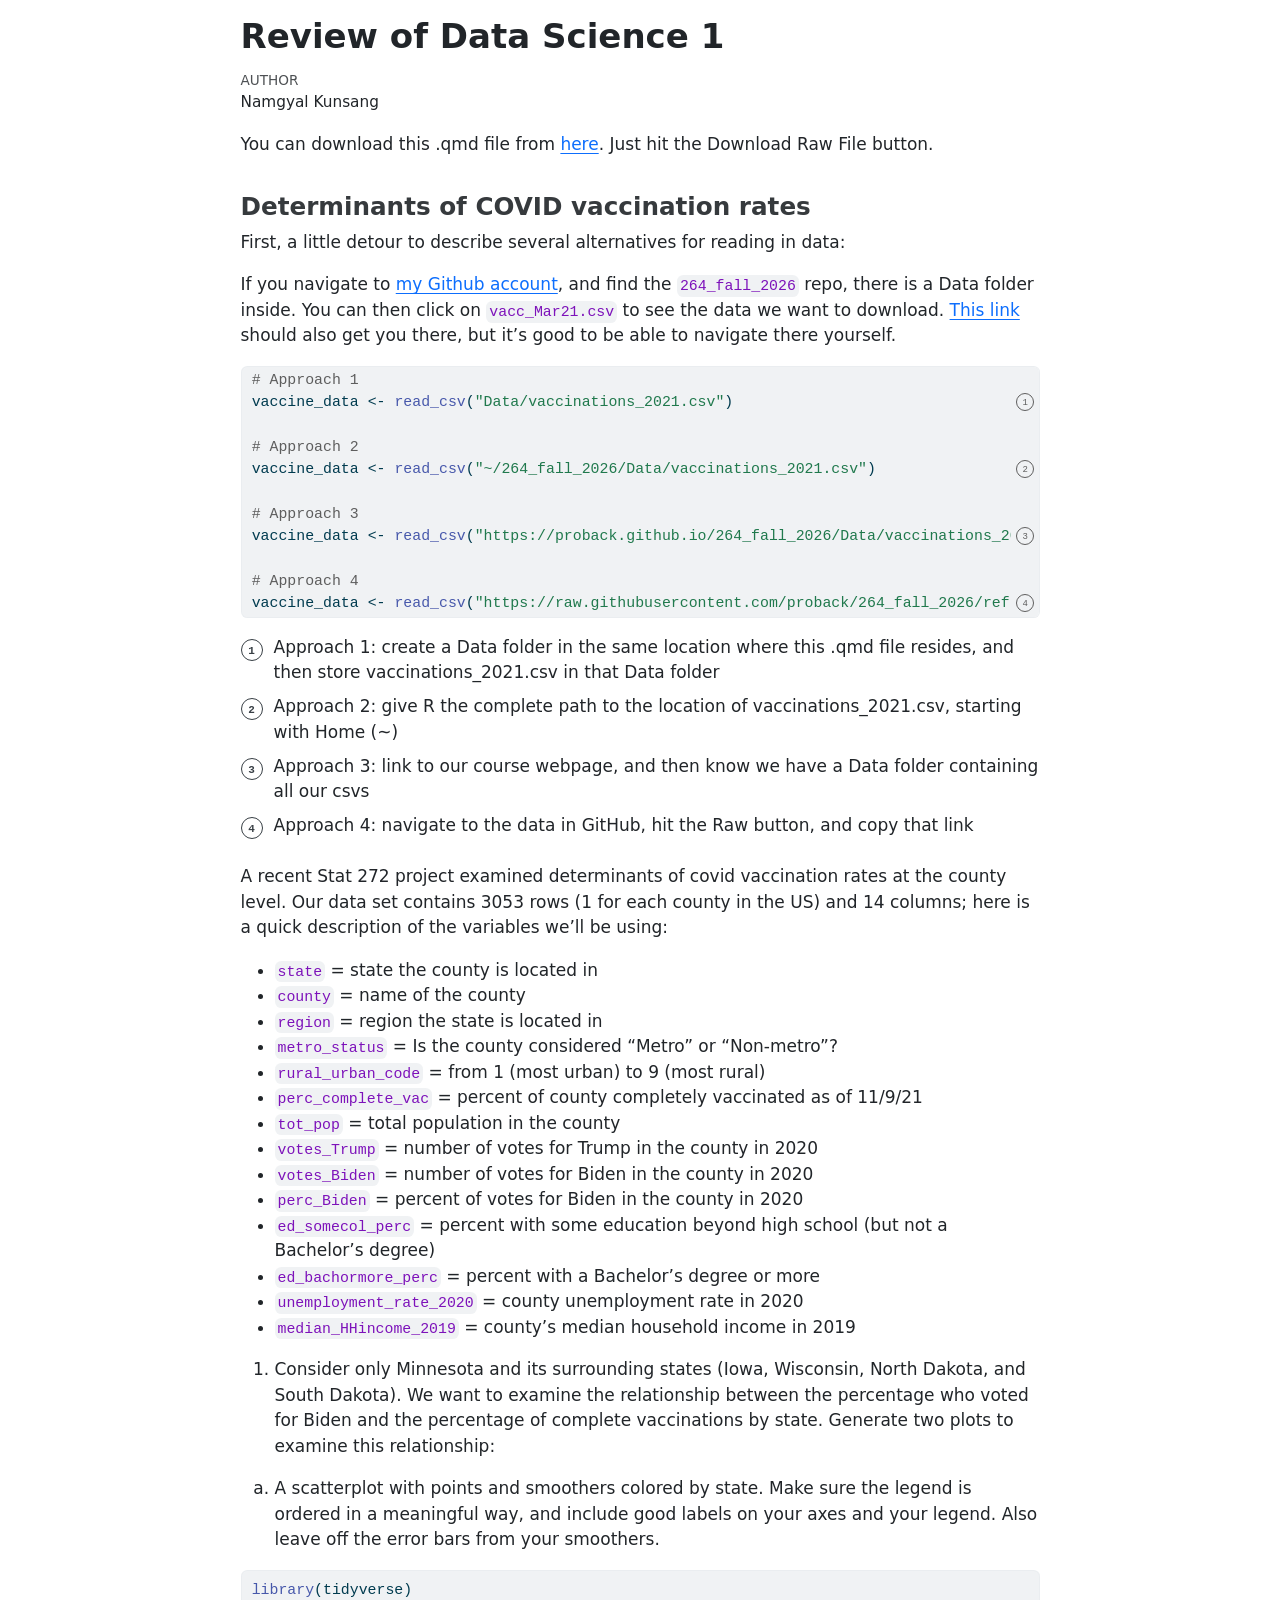
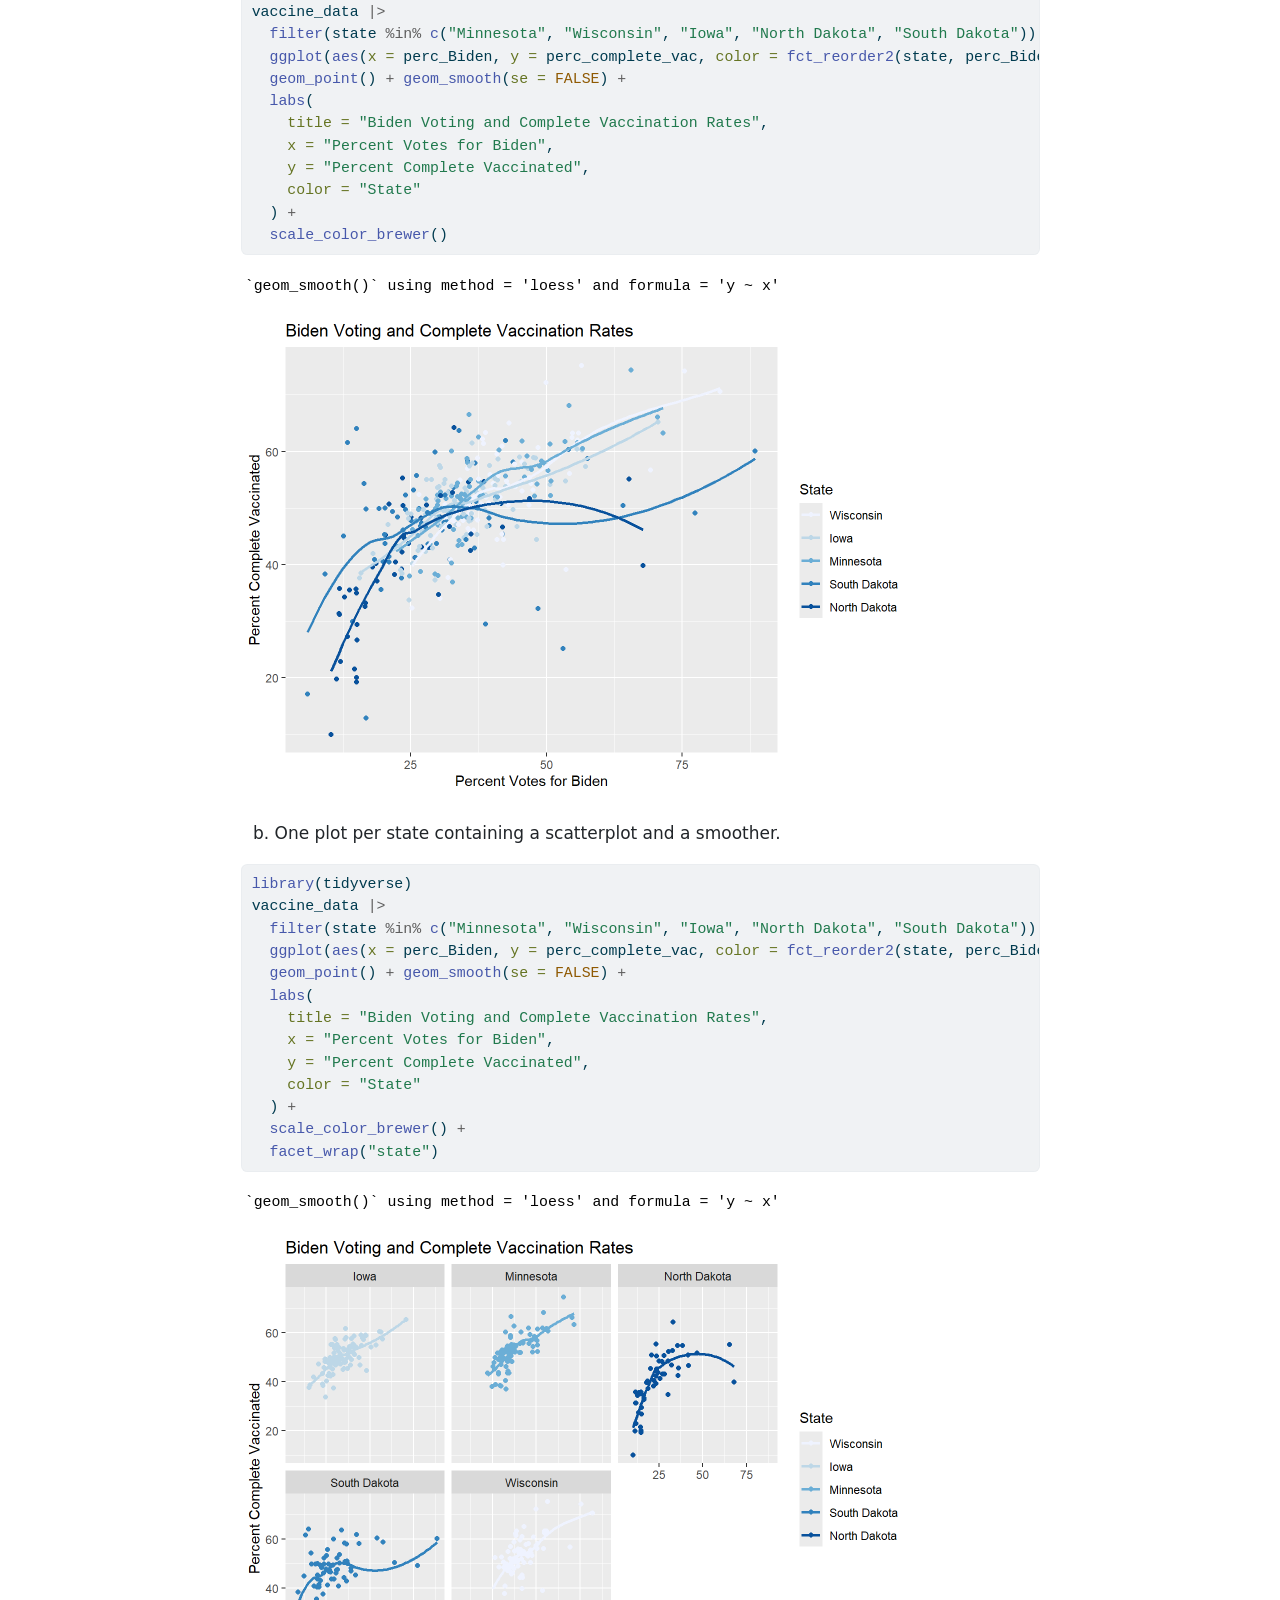
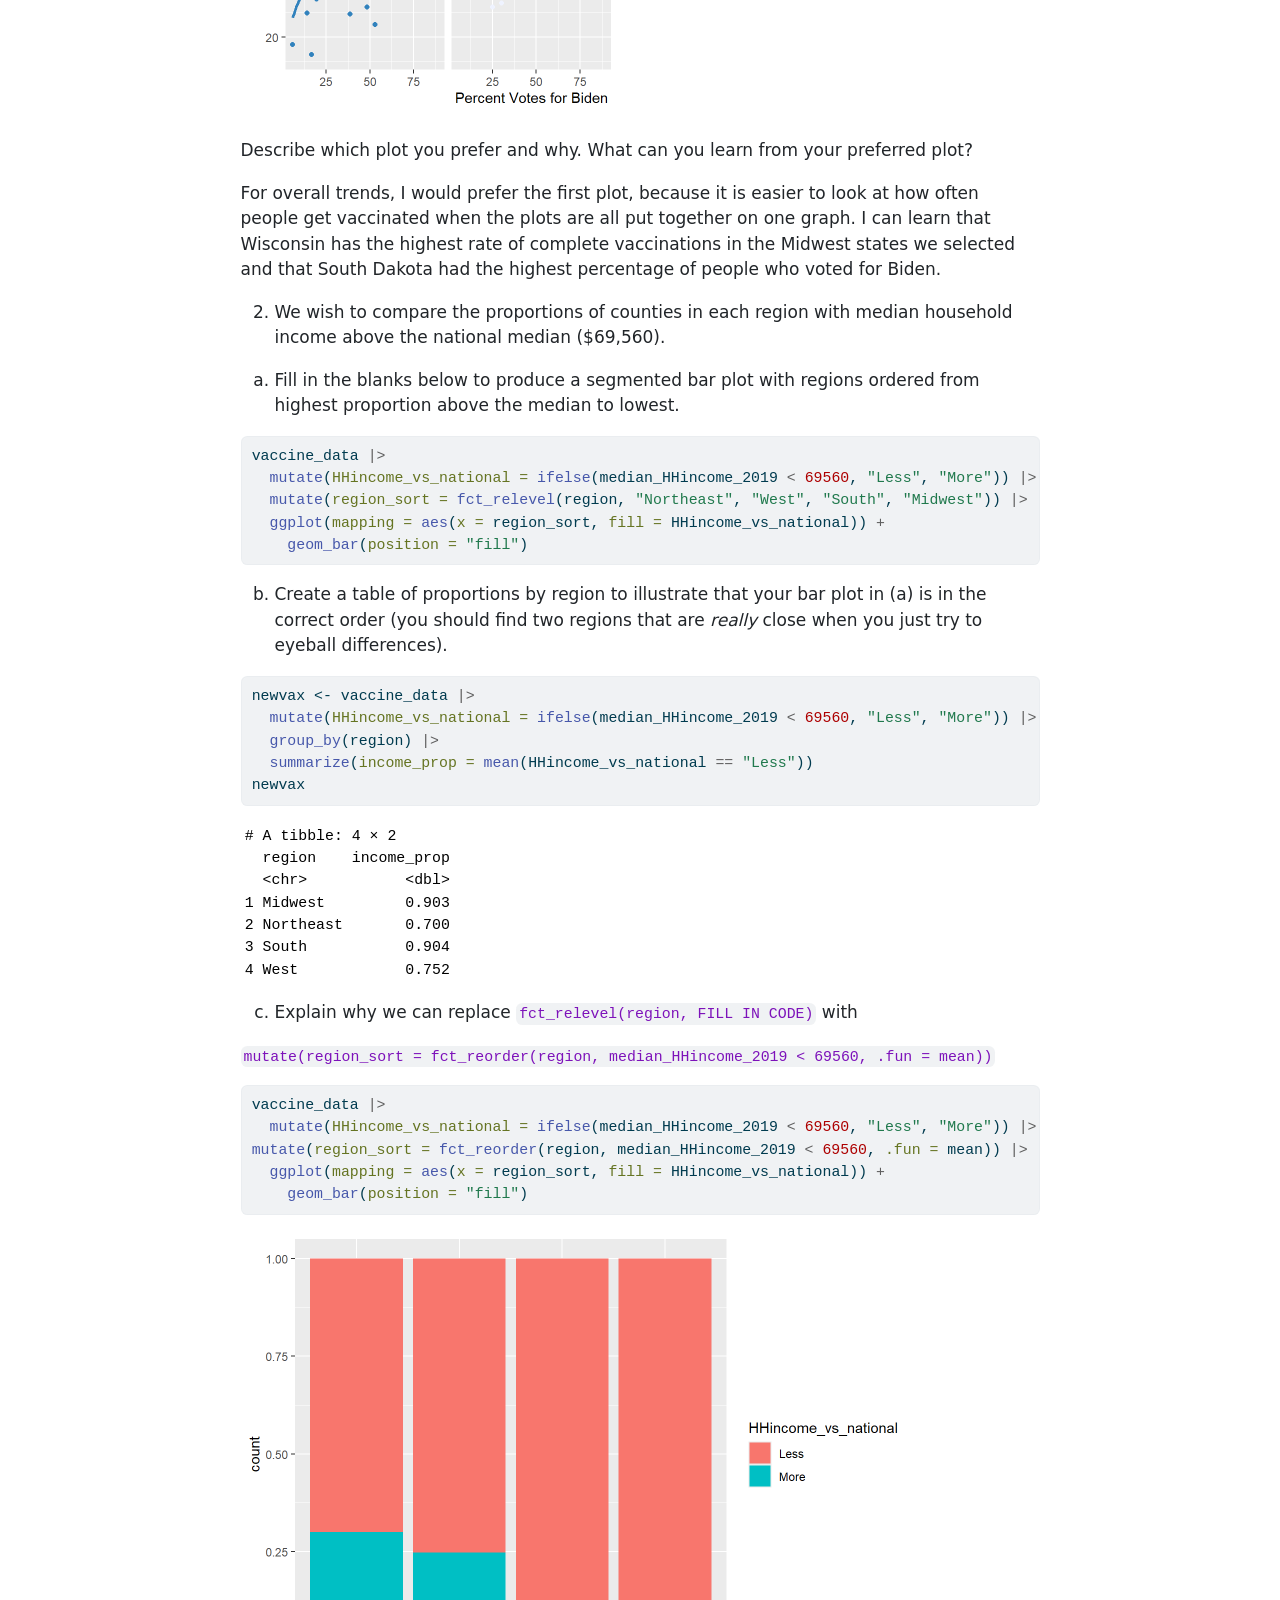
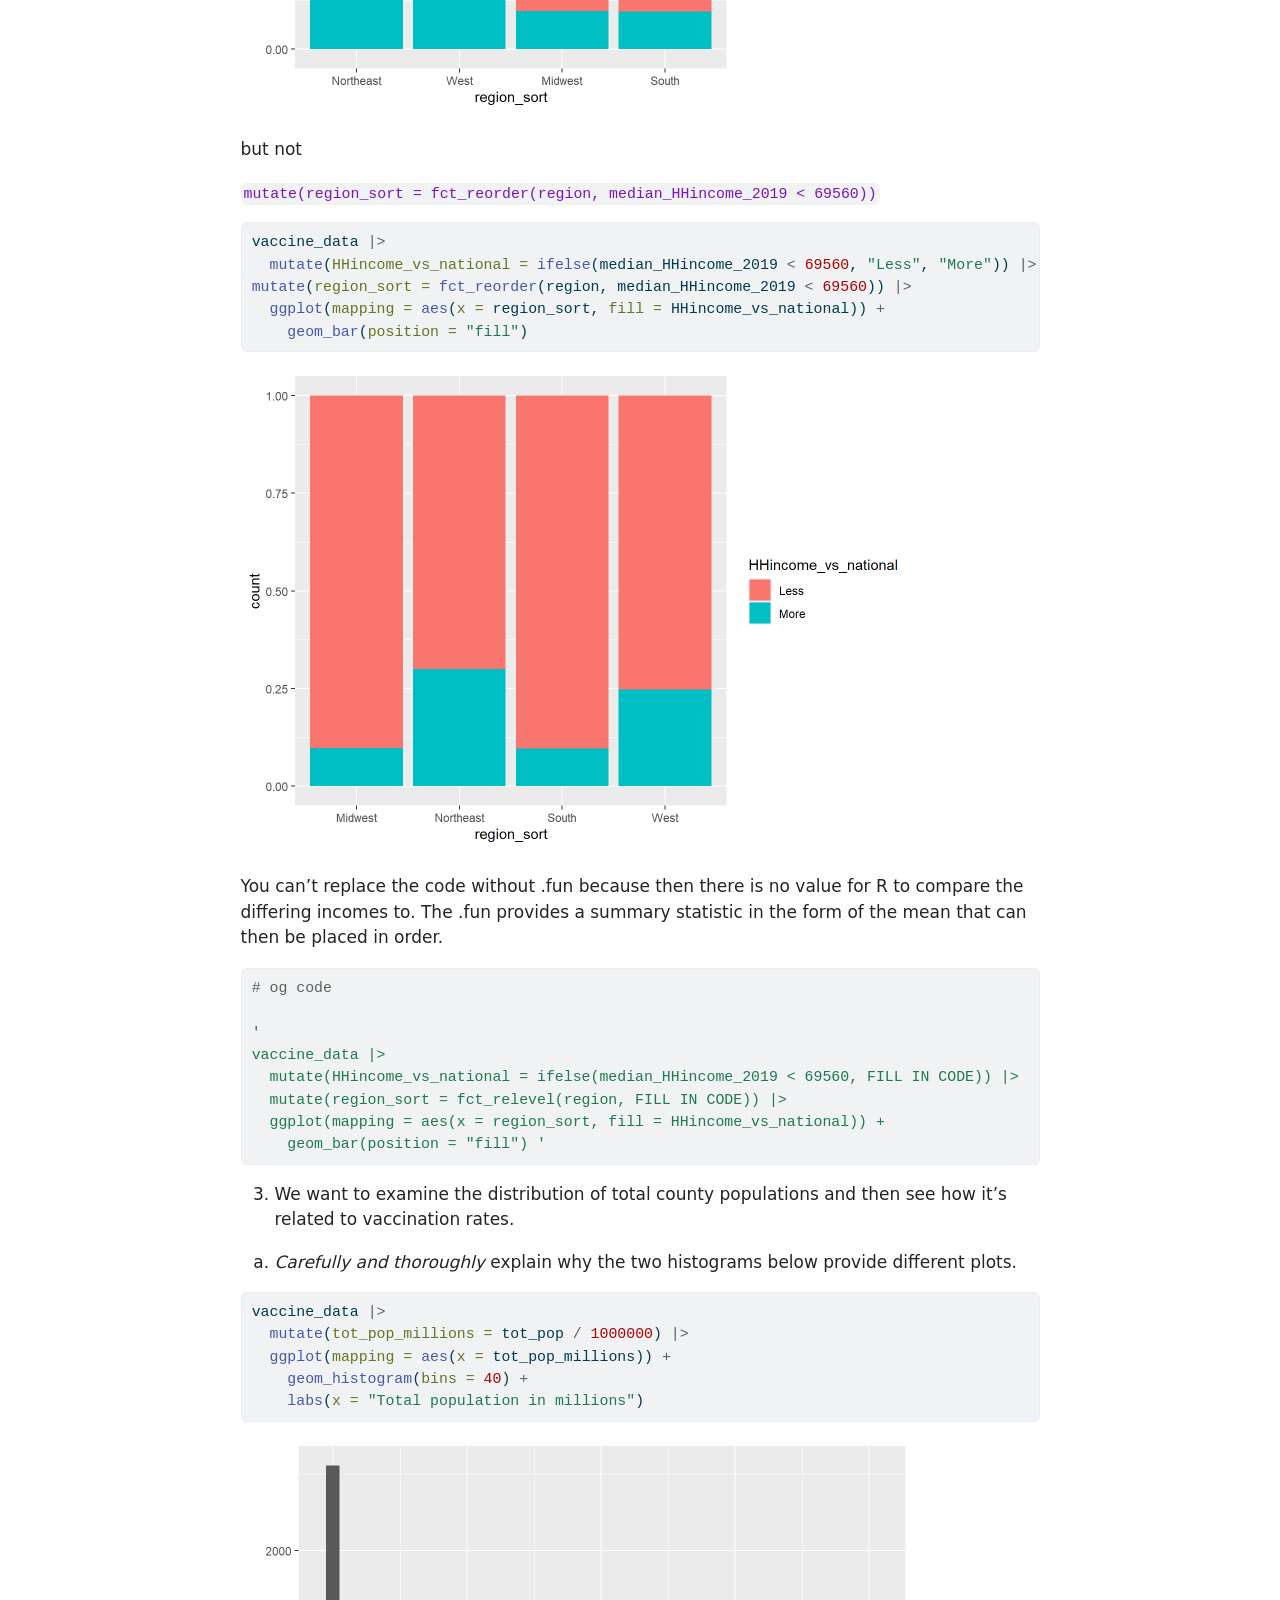
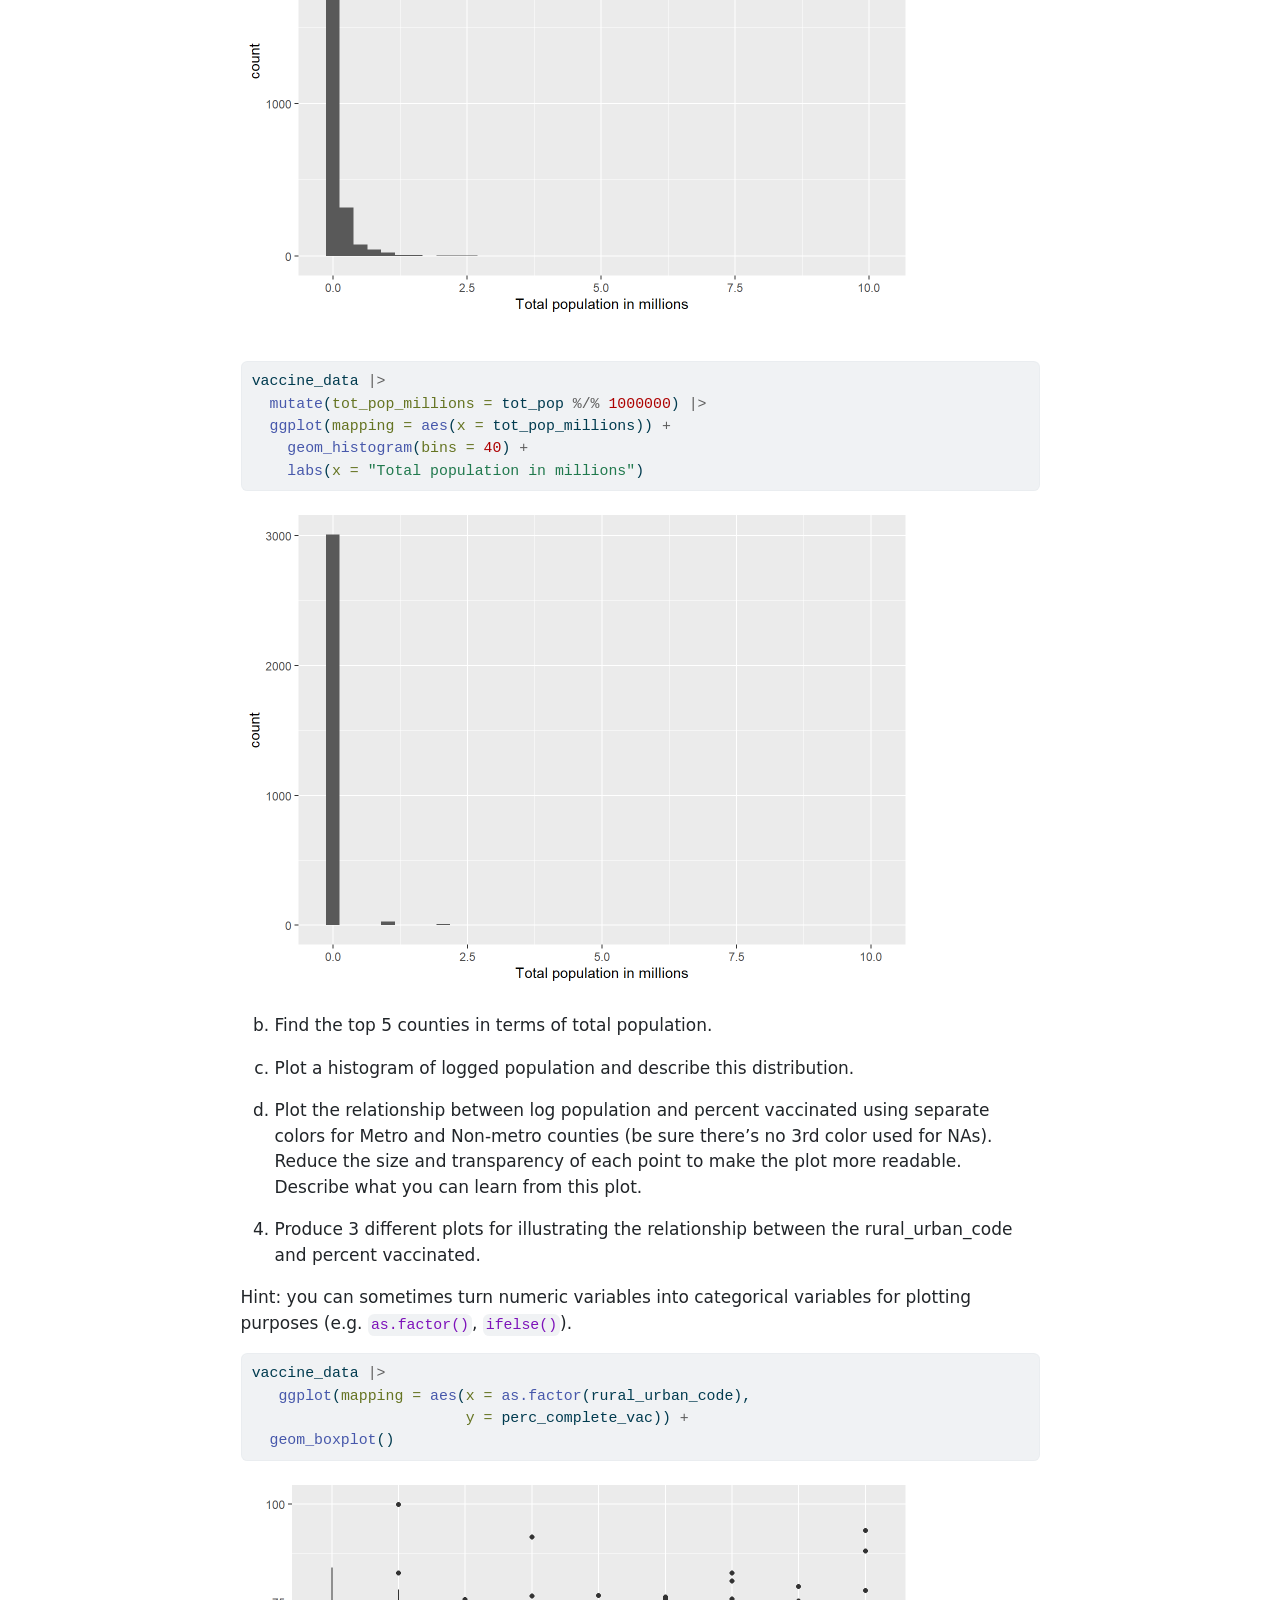
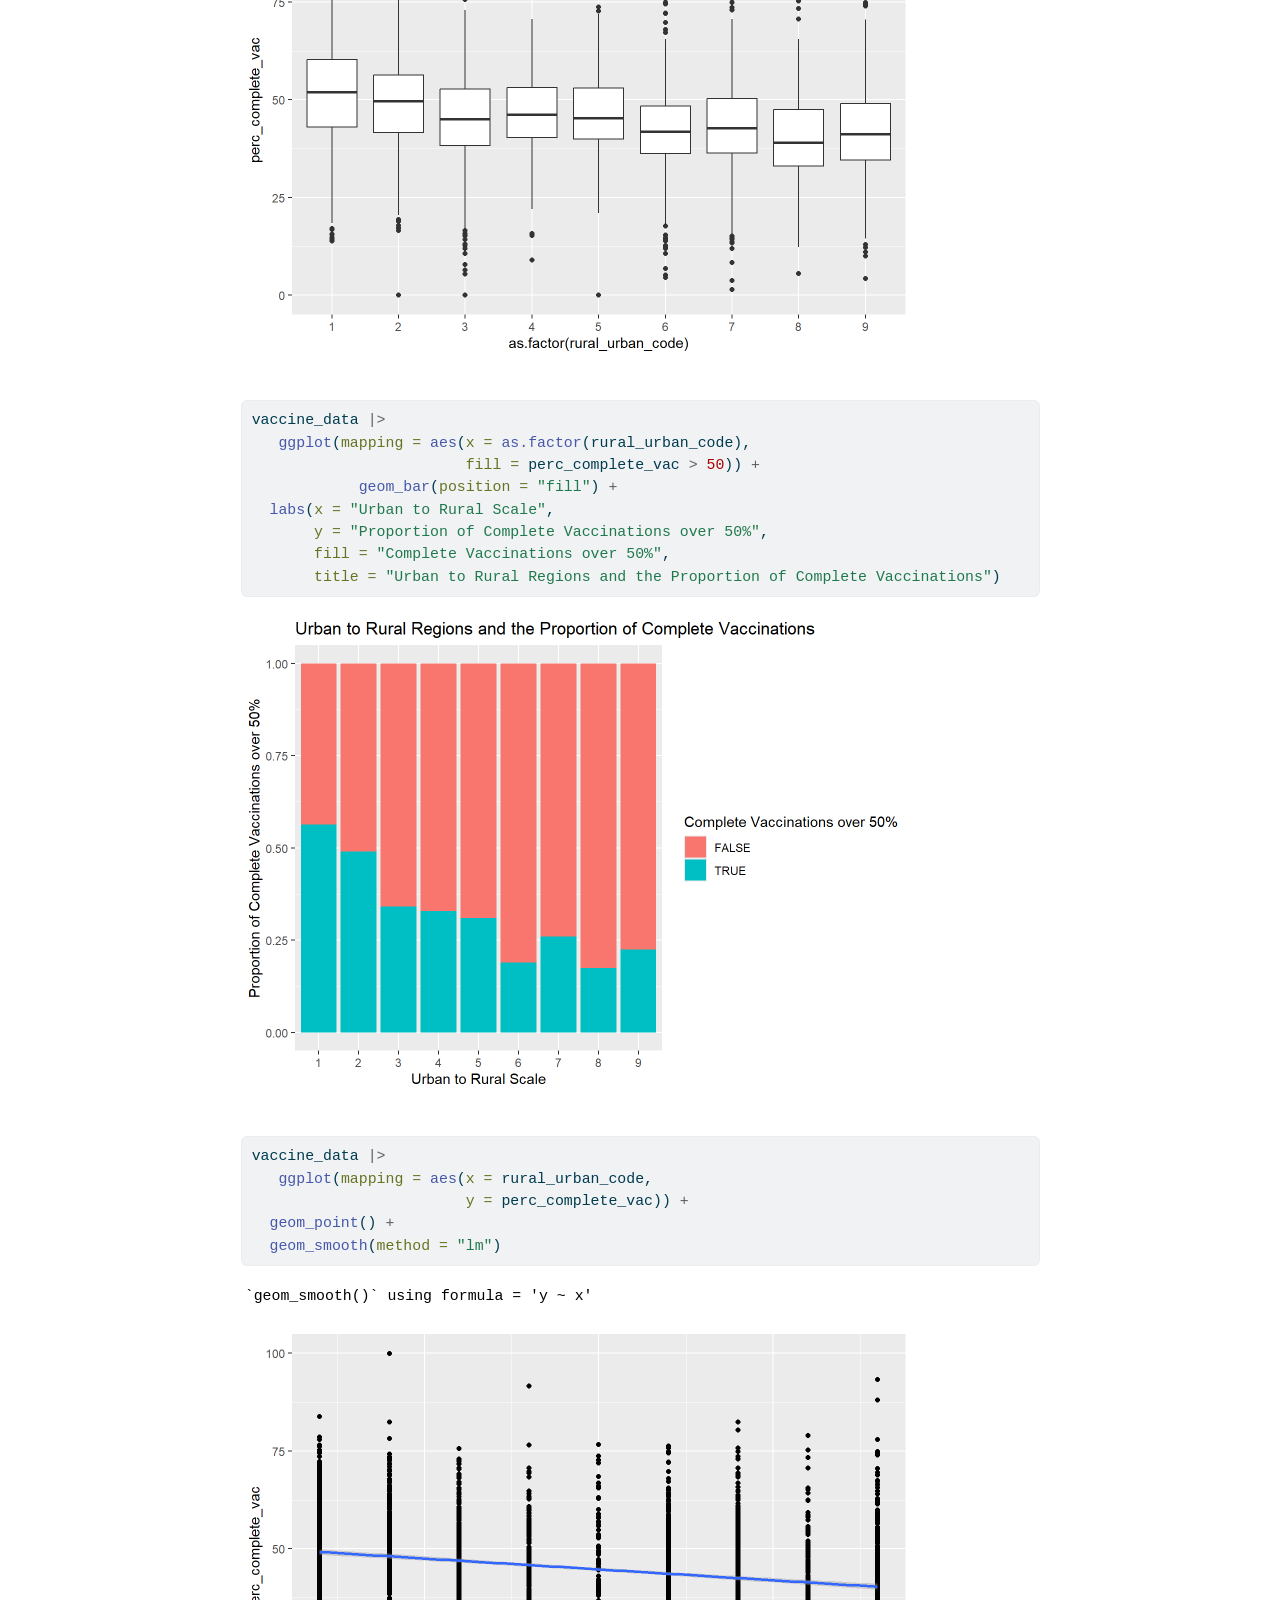
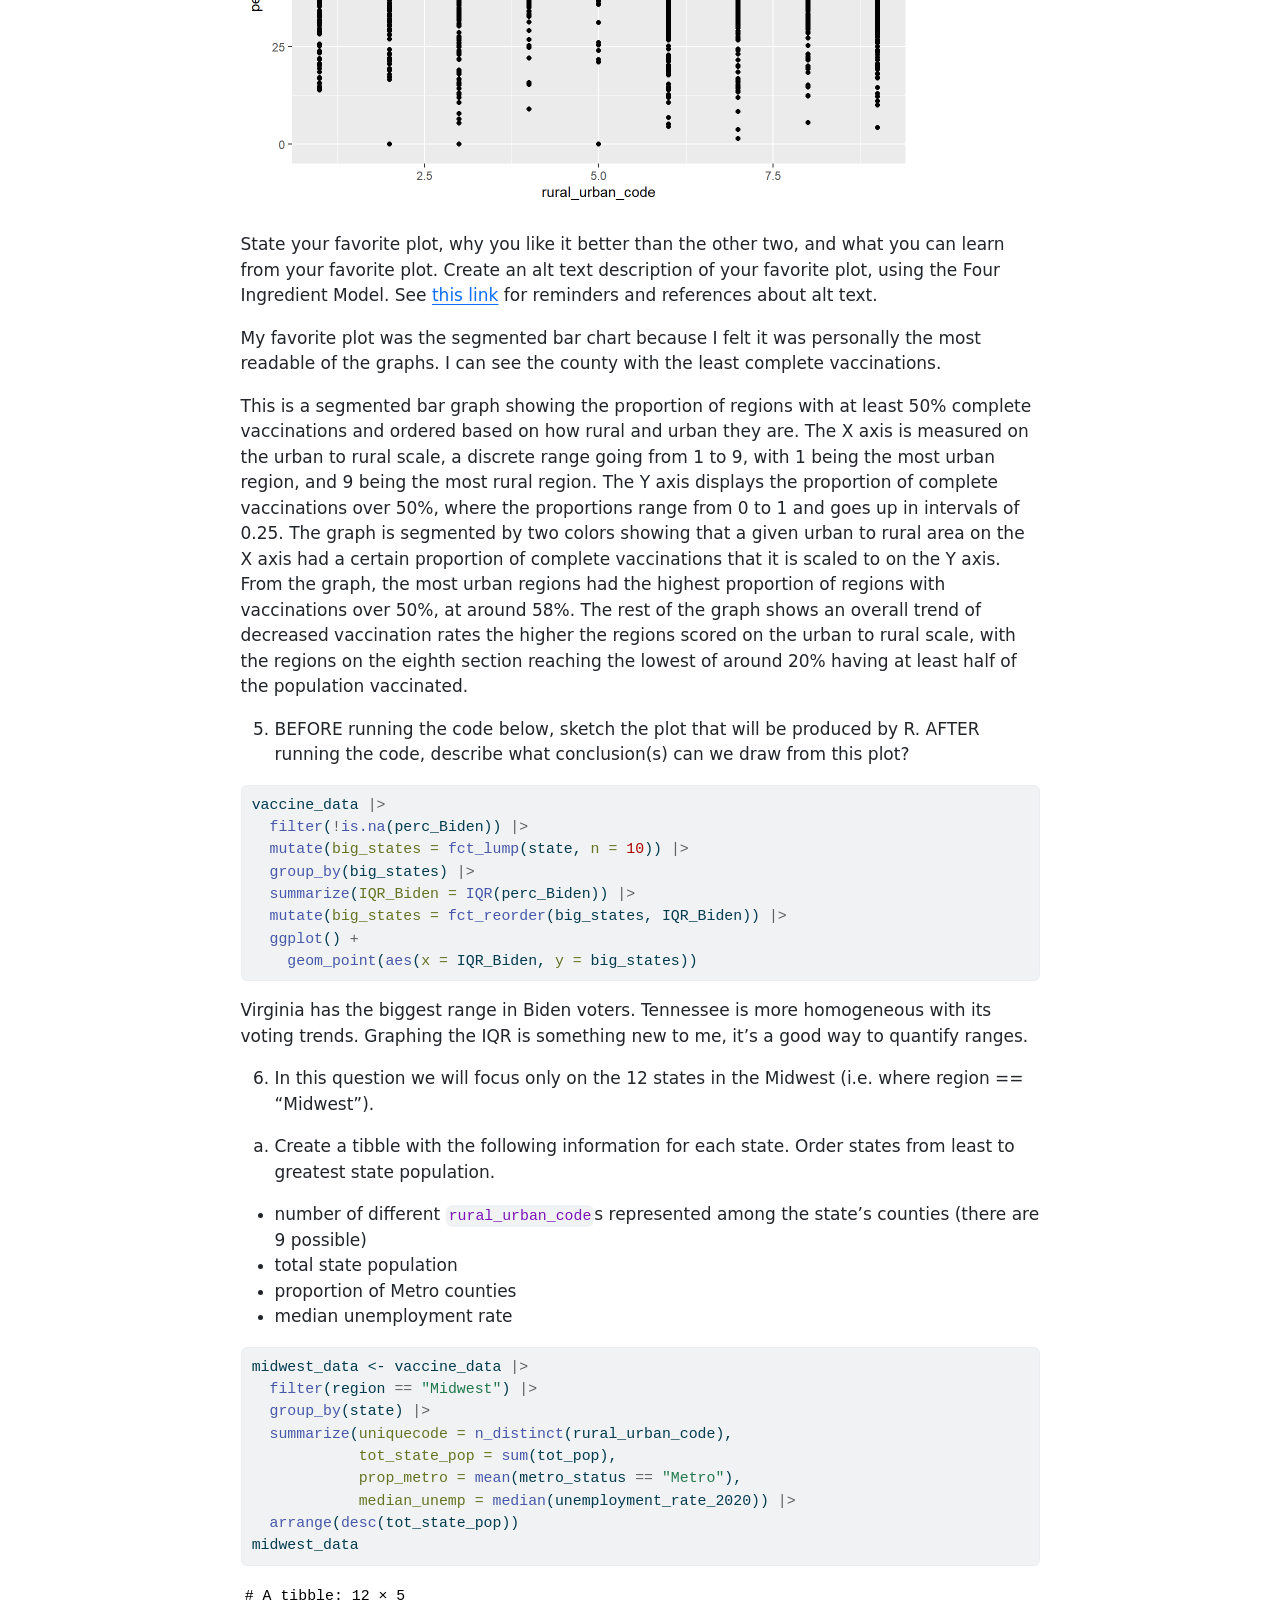
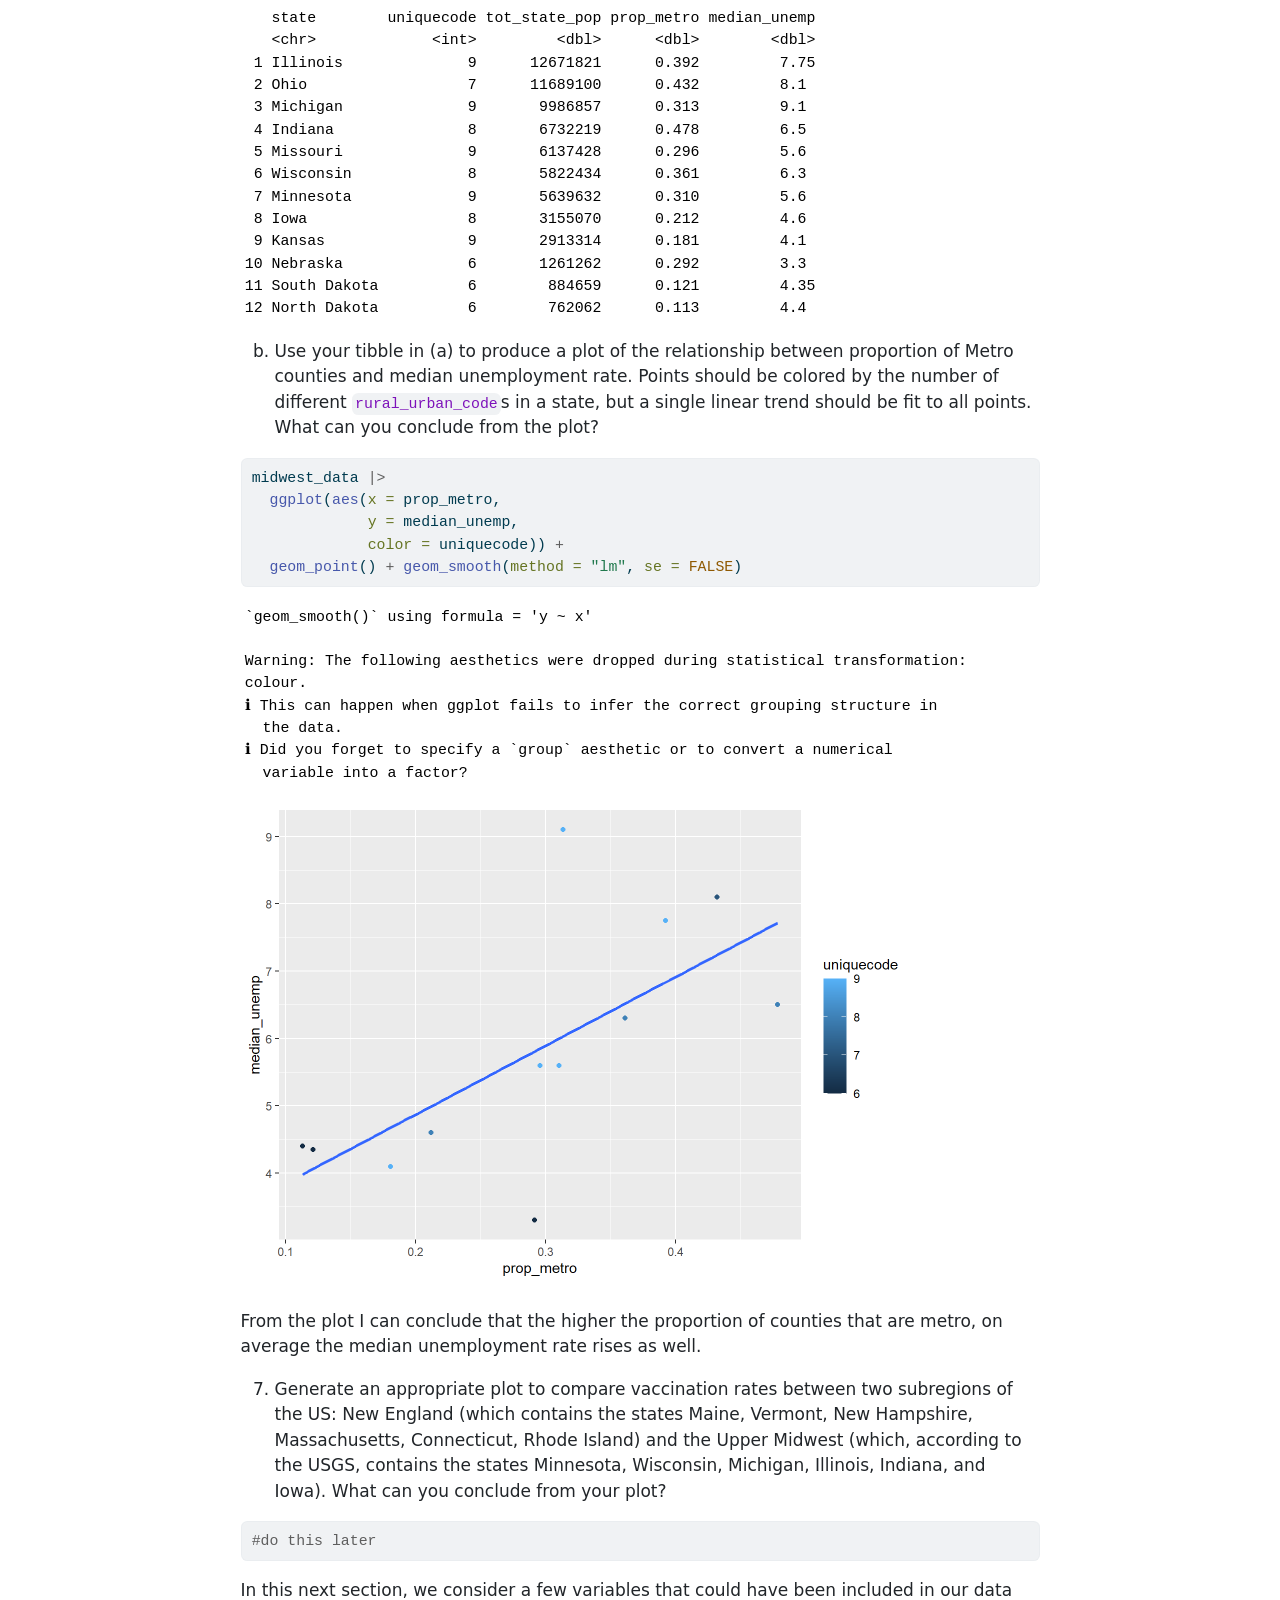
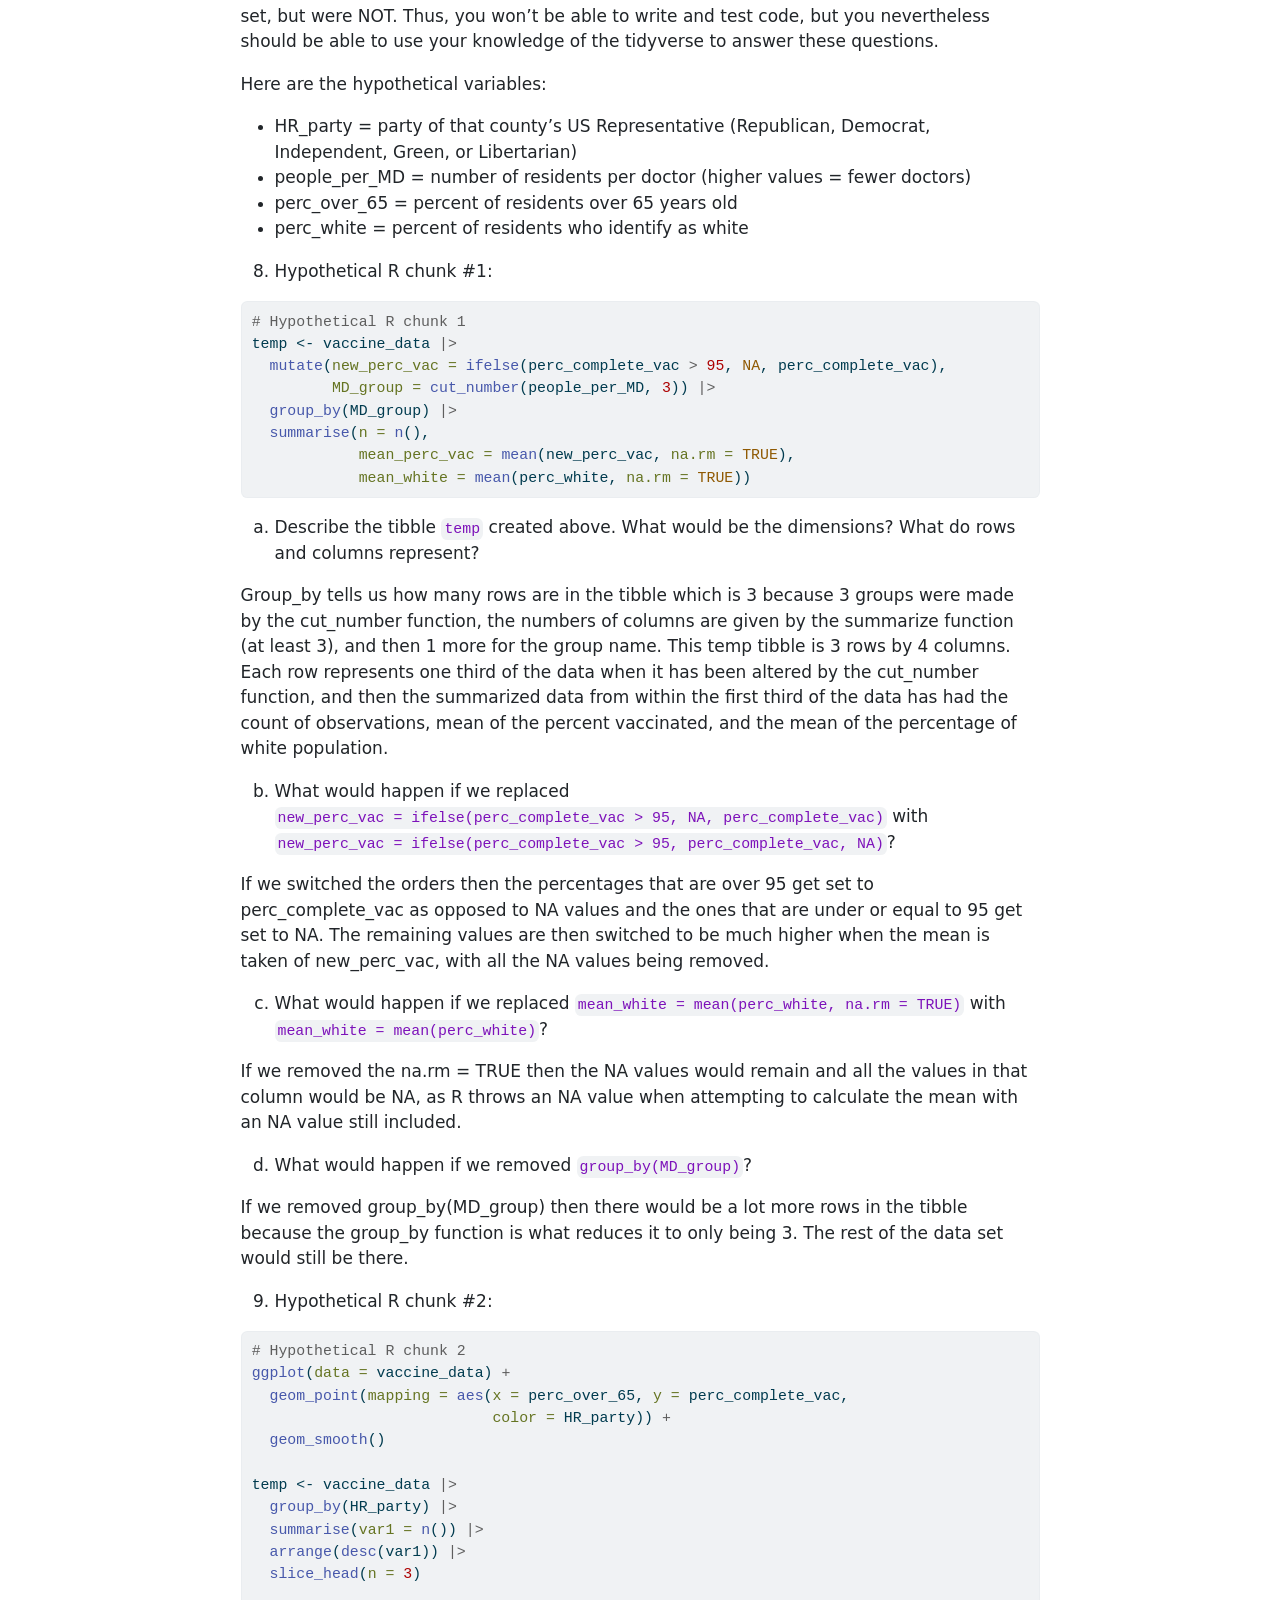
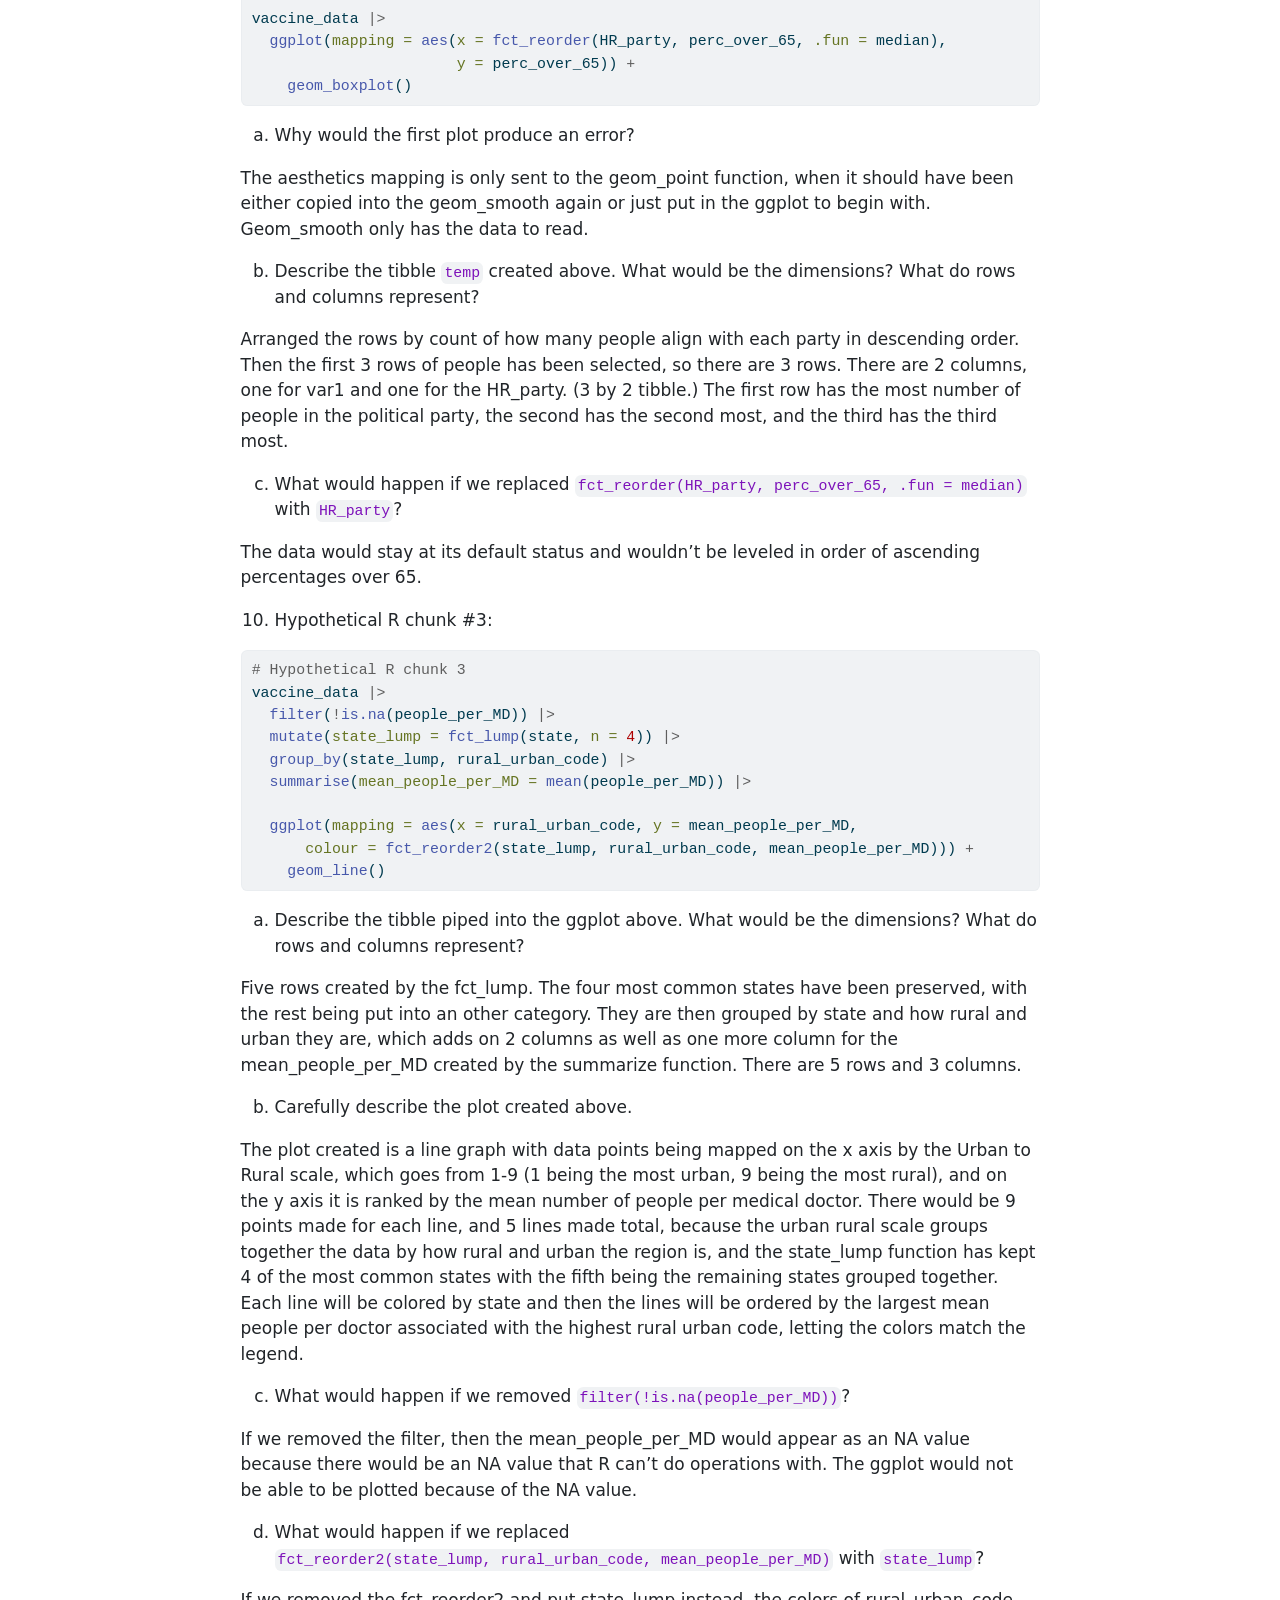
==== commit 09108167: "Finished HW 1" ====
--- a/01_review164_kunsang.html
+++ b/01_review164_kunsang.html
@@ -77,11 +77,10 @@
 
 </head>
 
-<body class="quarto-light">
+<body class="fullcontent quarto-light">
 
 <div id="quarto-content" class="page-columns page-rows-contents page-layout-article">
-<div id="quarto-margin-sidebar" class="sidebar margin-sidebar">
-<div class="quarto-alternate-formats"><h2>Other Formats</h2><ul><li><a href="01_review164_kunsang.pdf"><i class="bi bi-file-pdf"></i>PDF</a></li></ul></div></div>
+
 <main class="content" id="quarto-document-content">
 
 <header id="title-block-header" class="quarto-title-block default">
